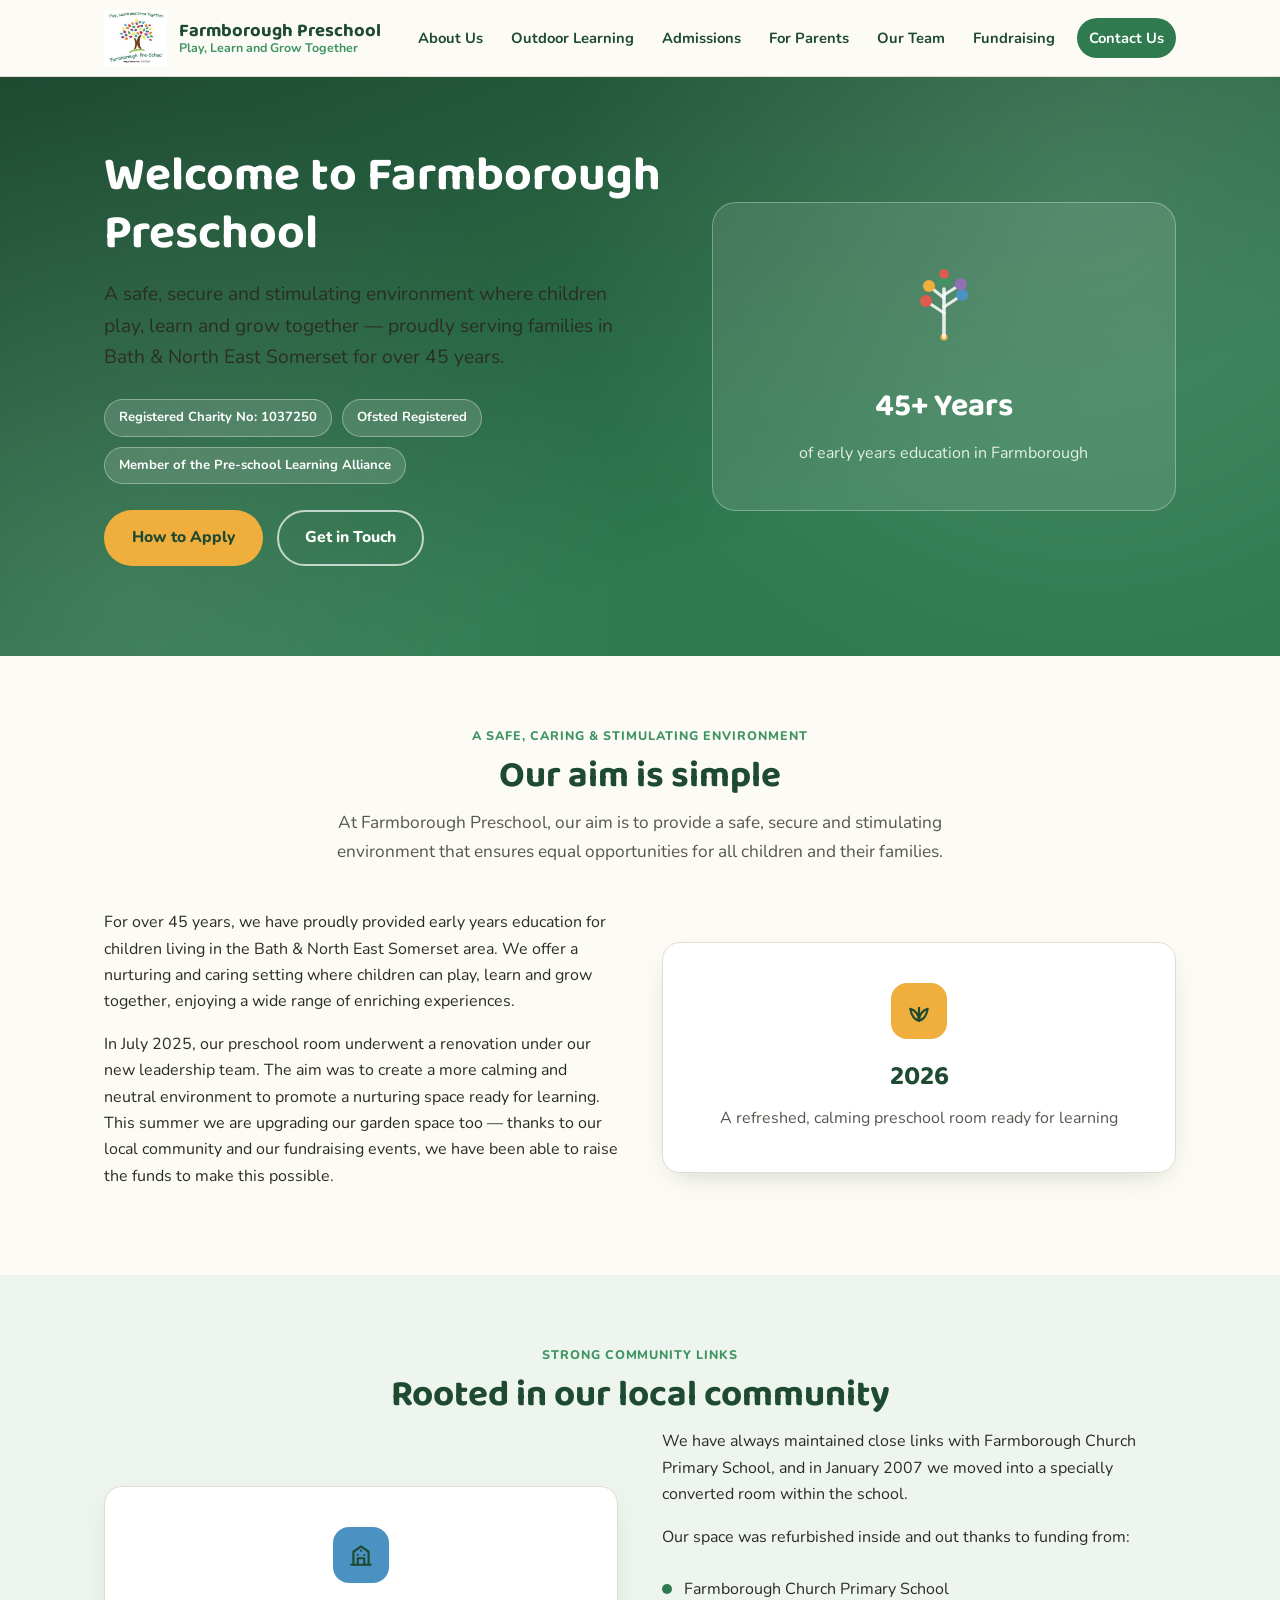
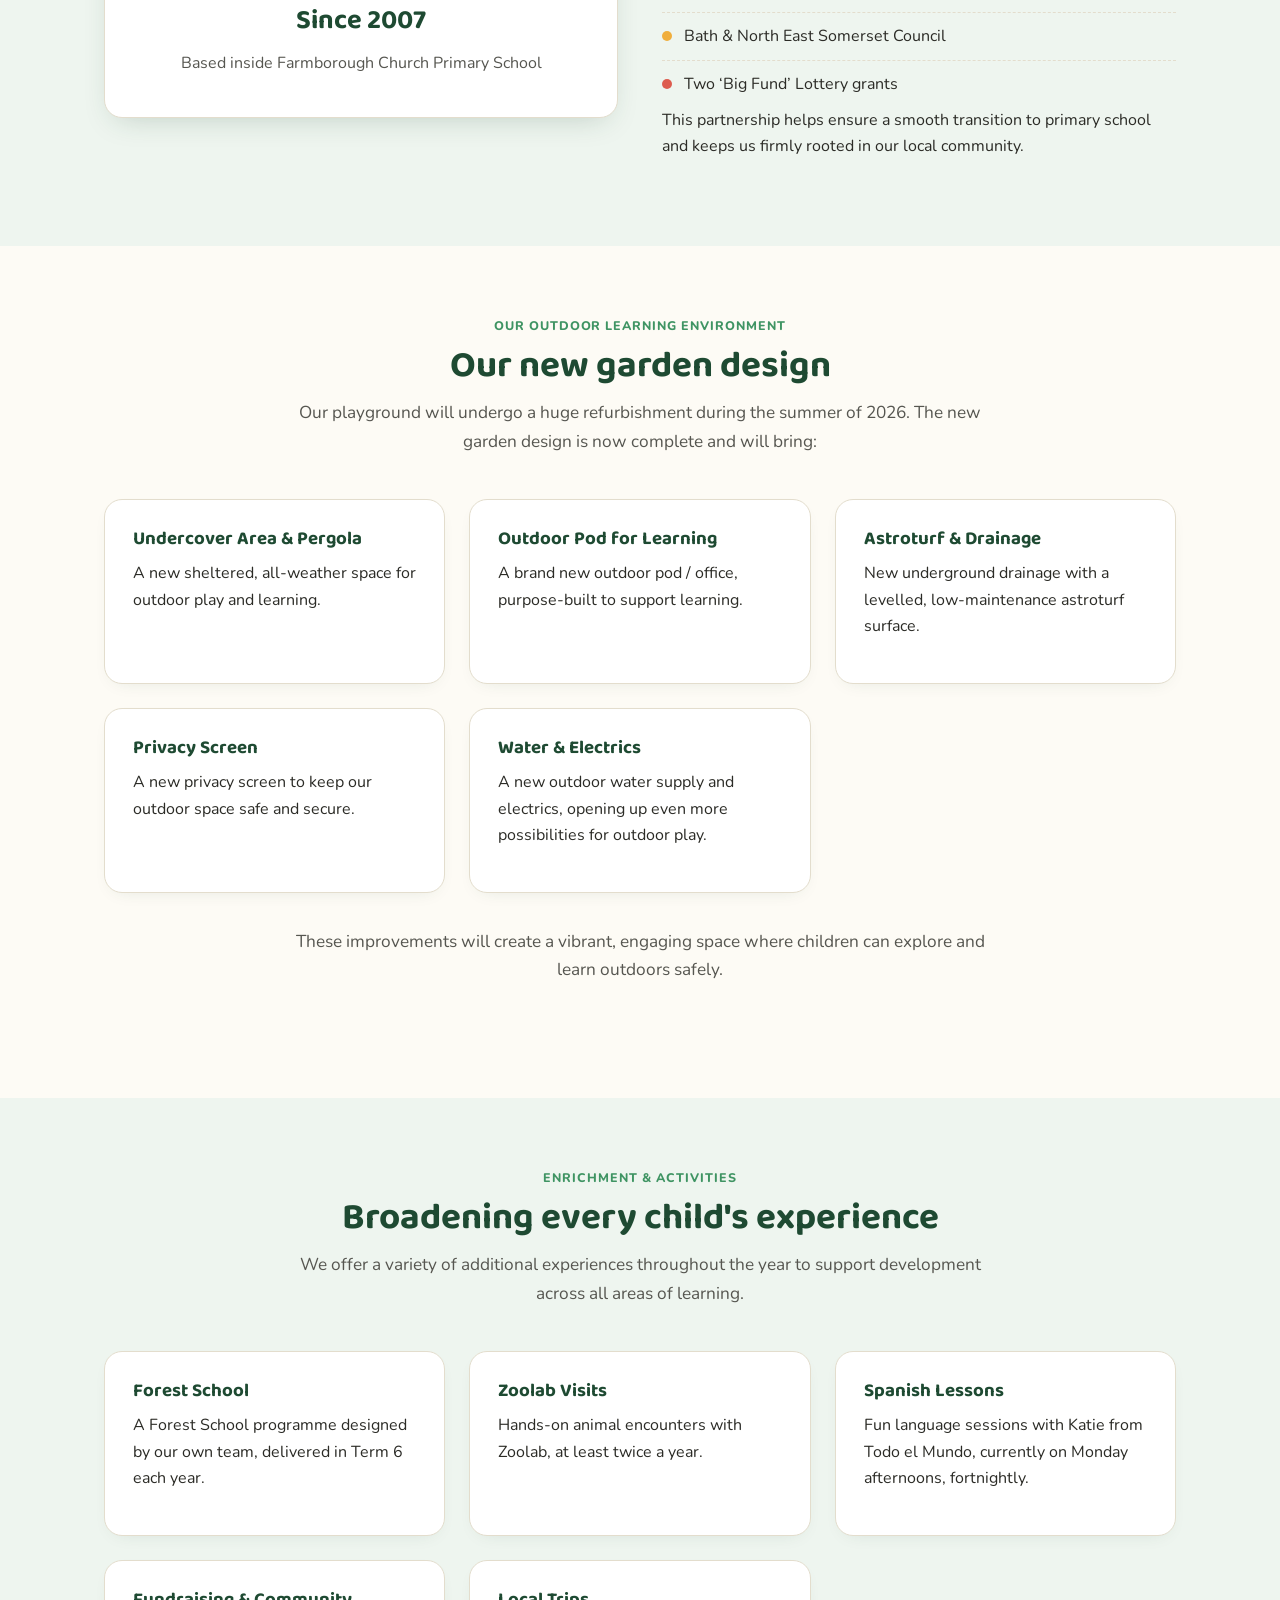
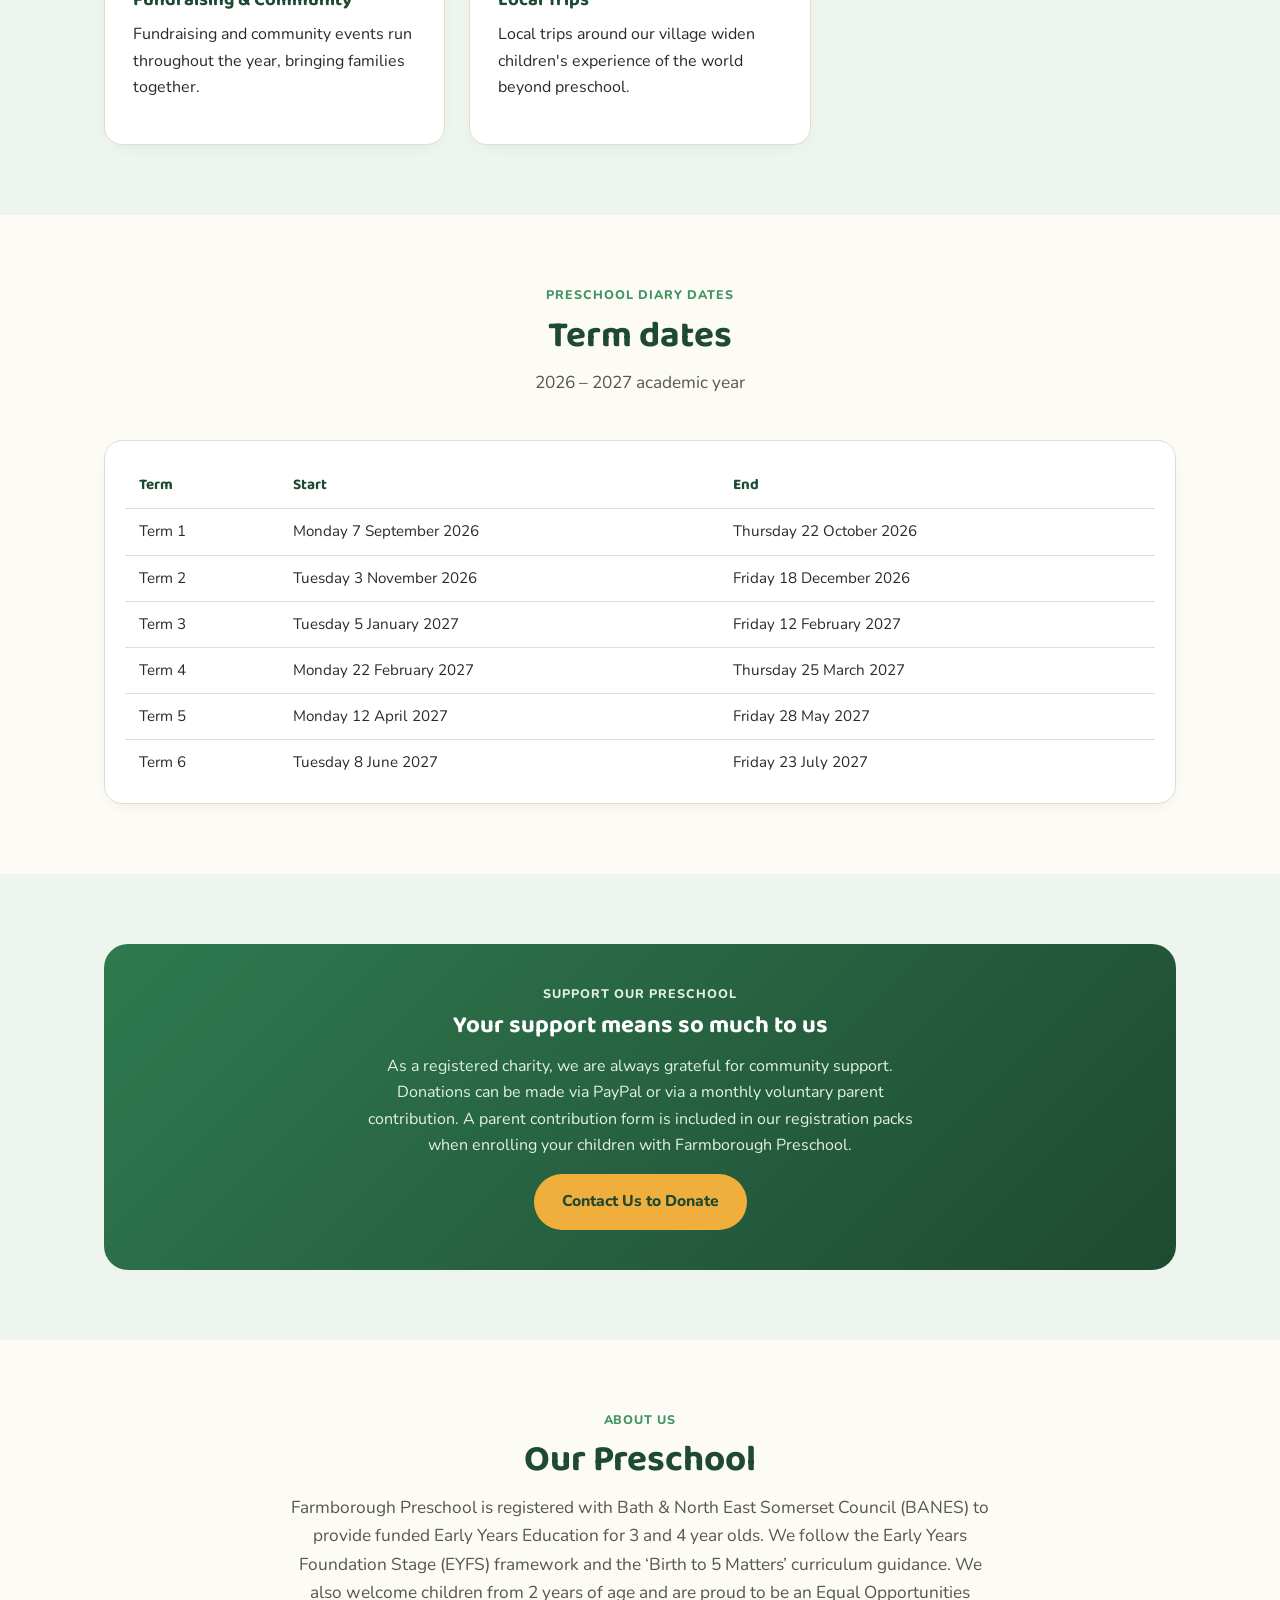
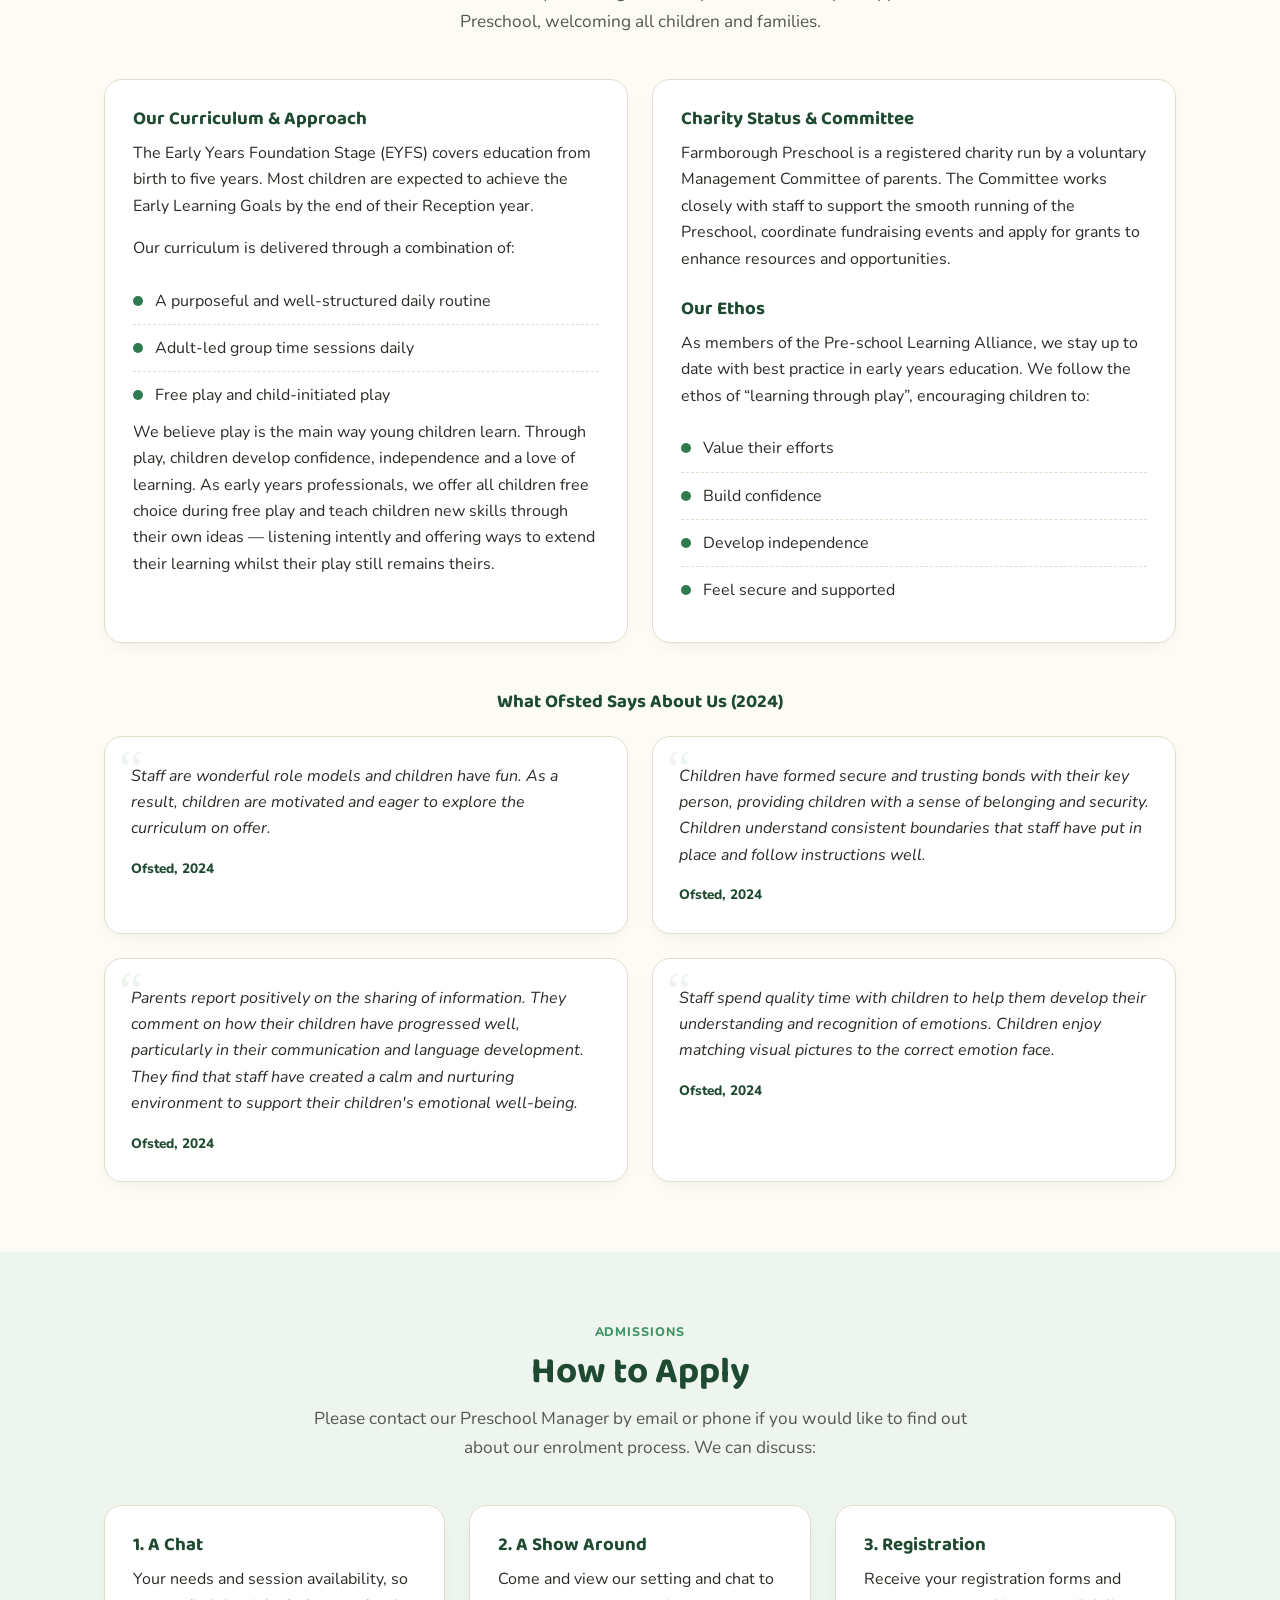
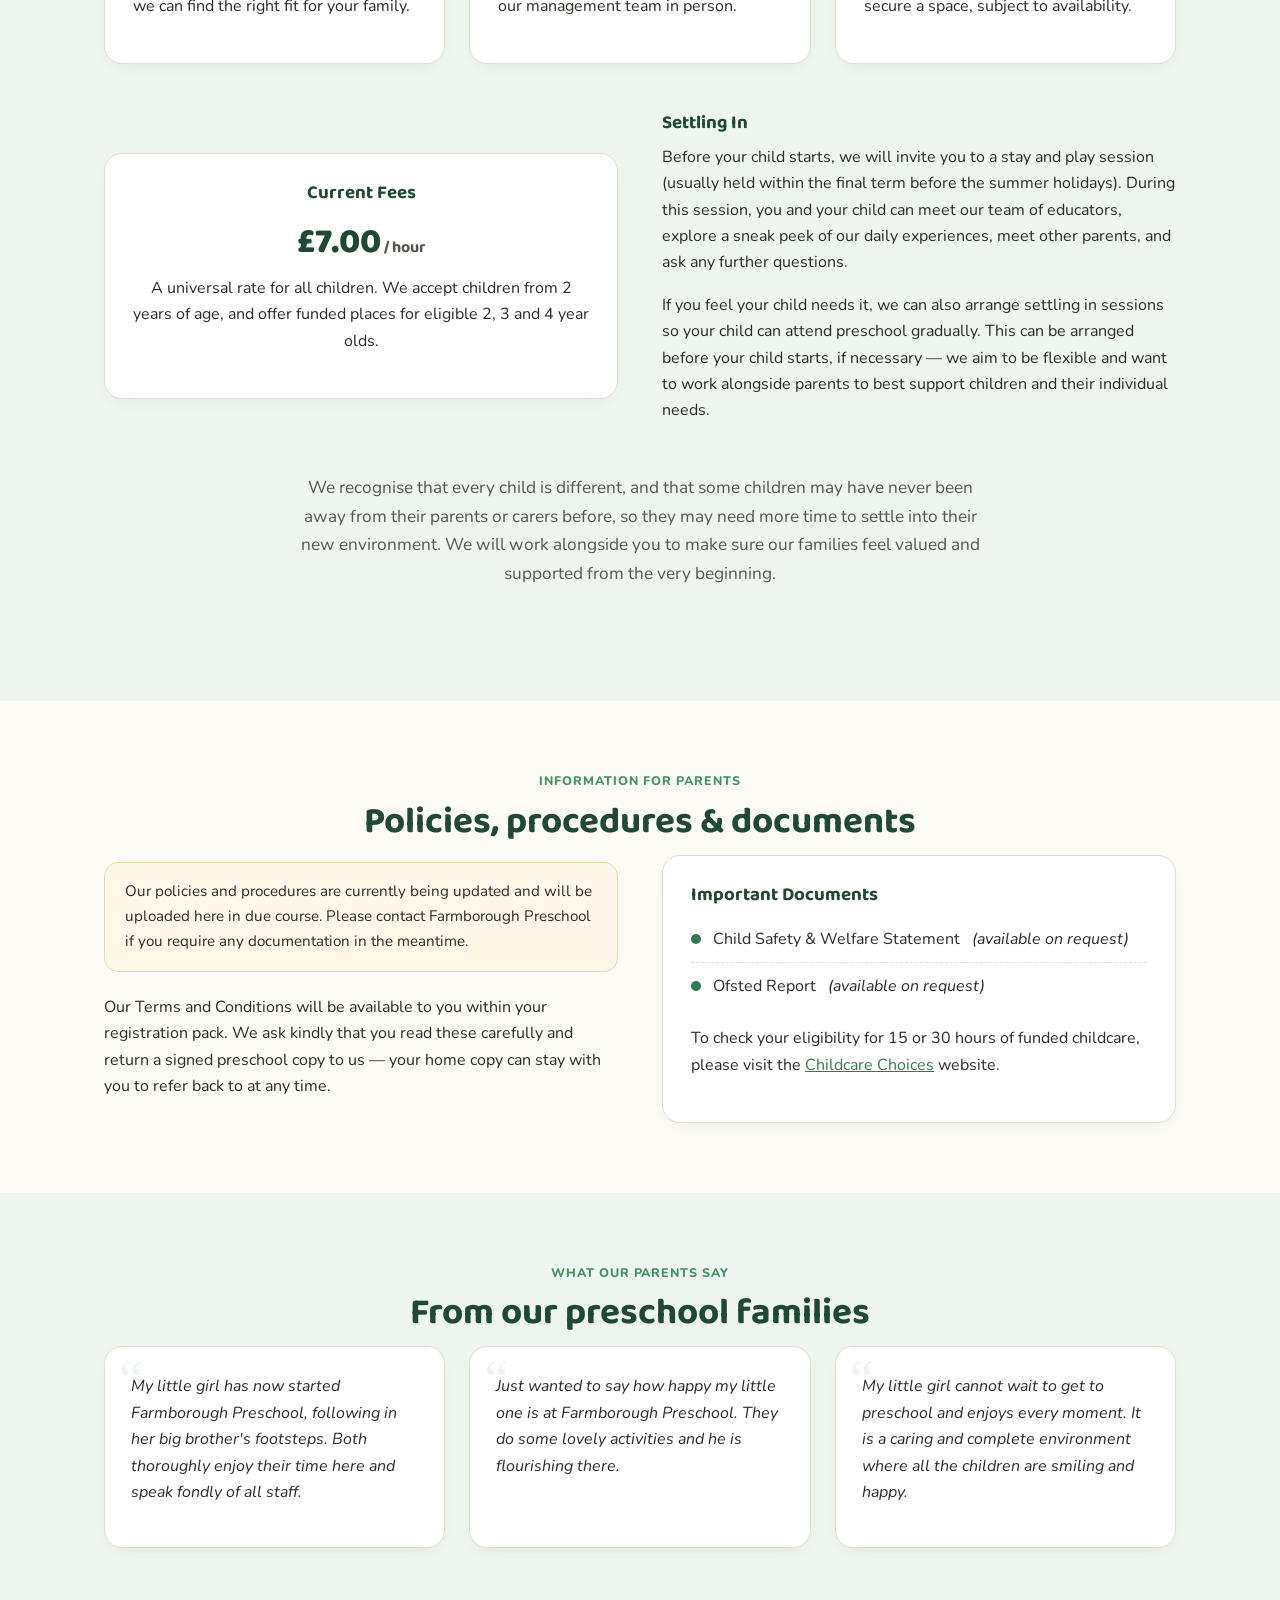
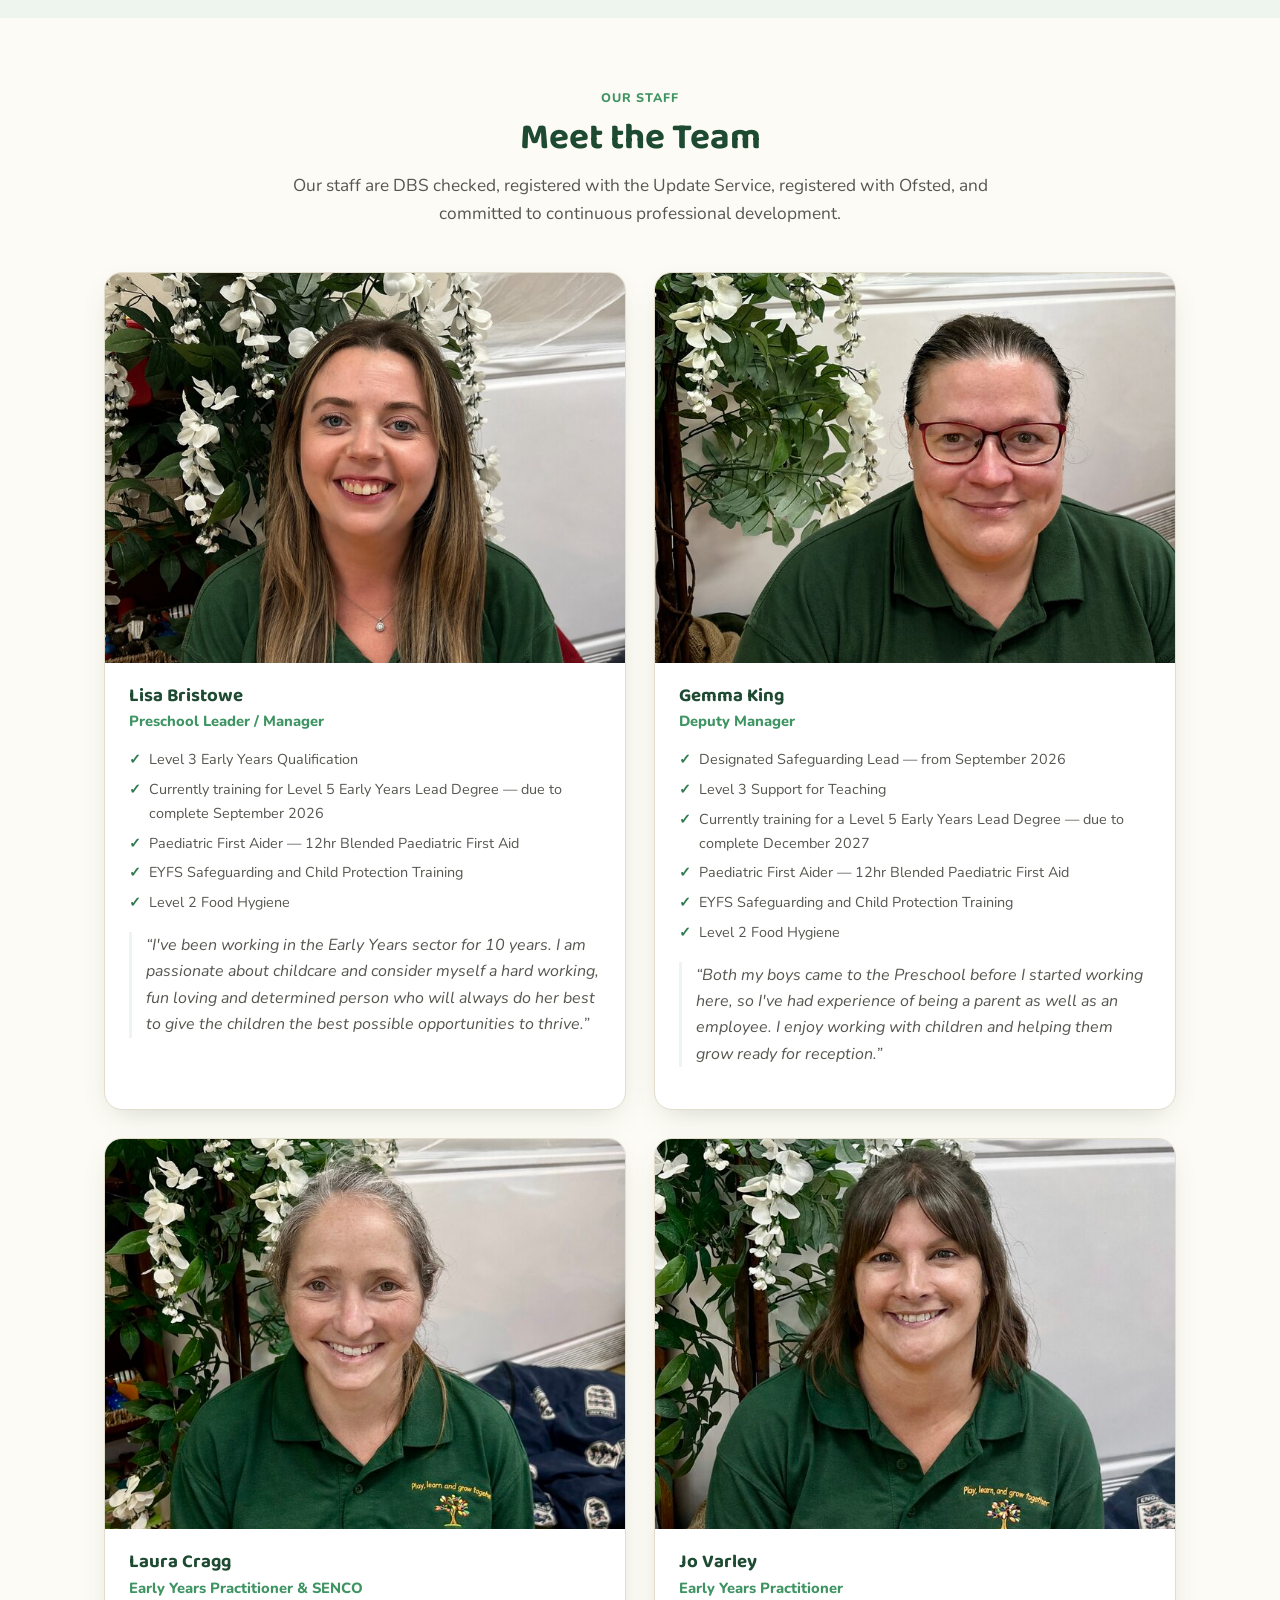
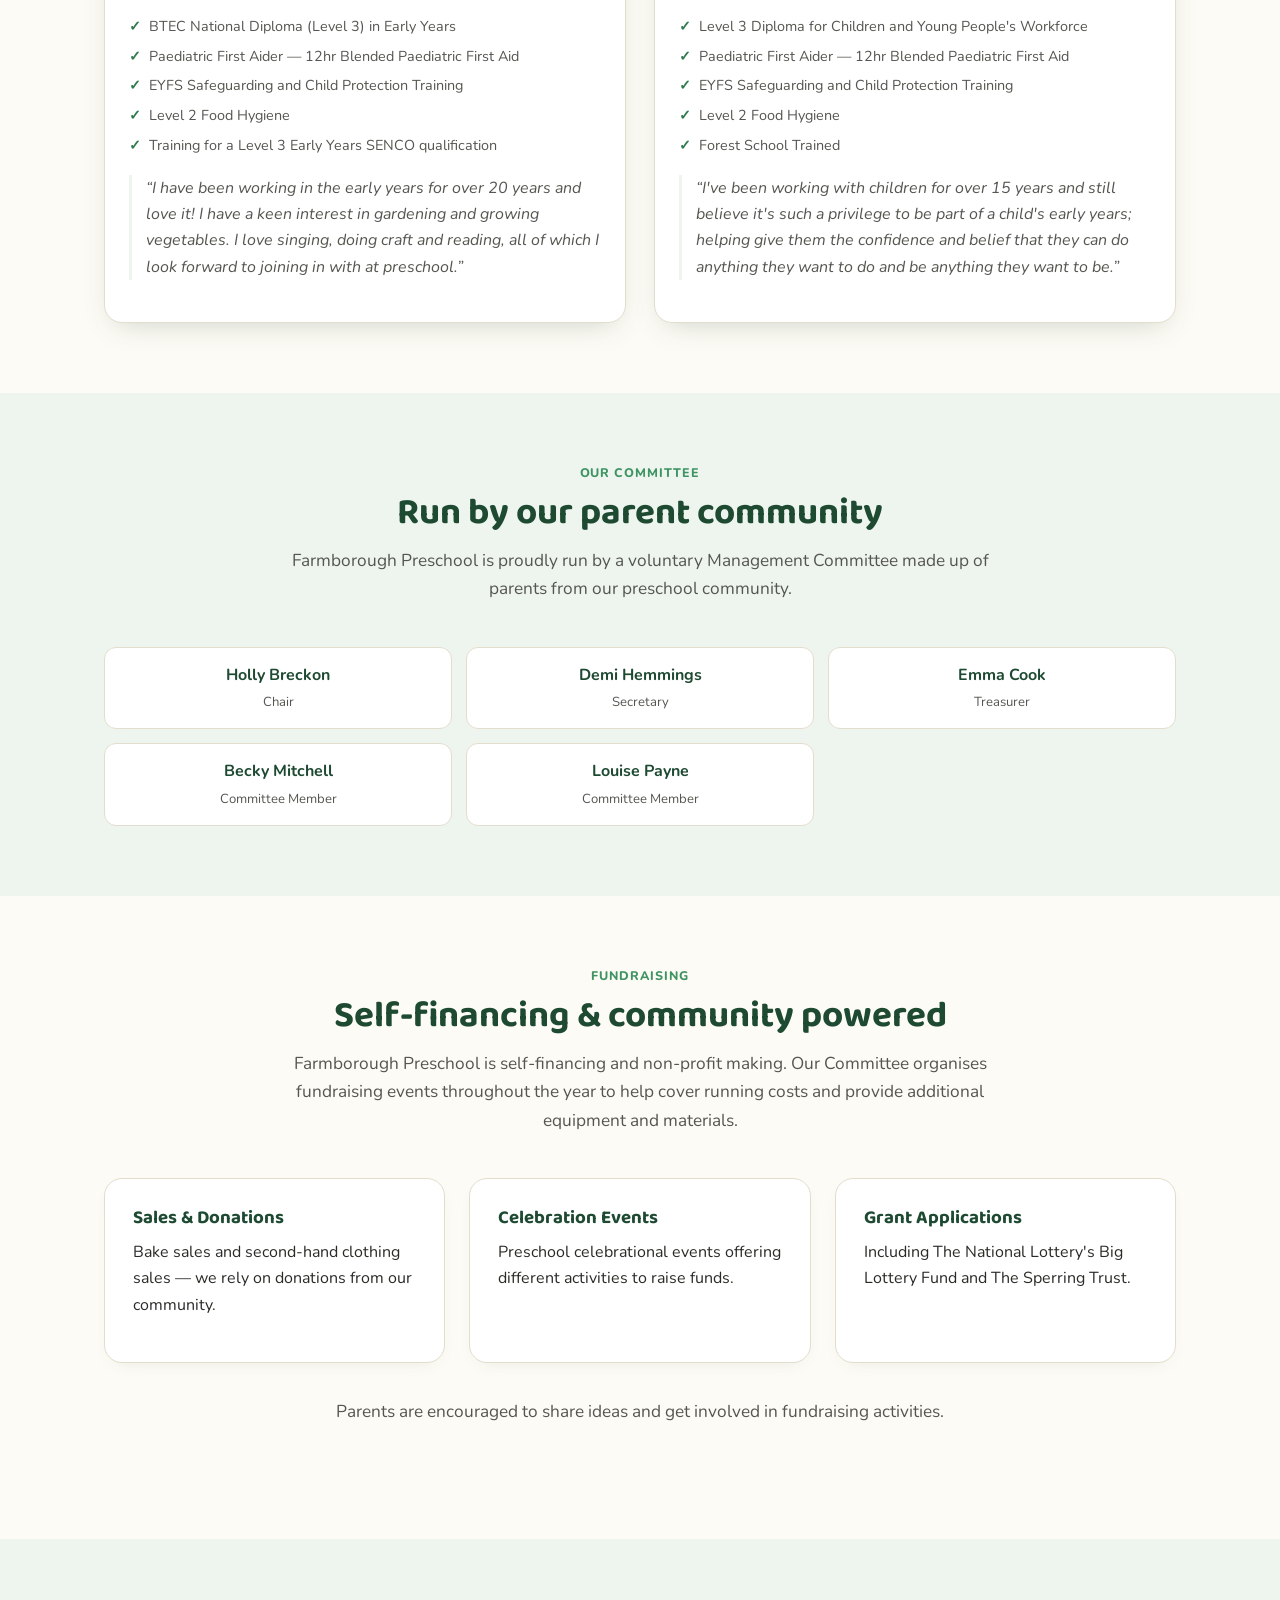
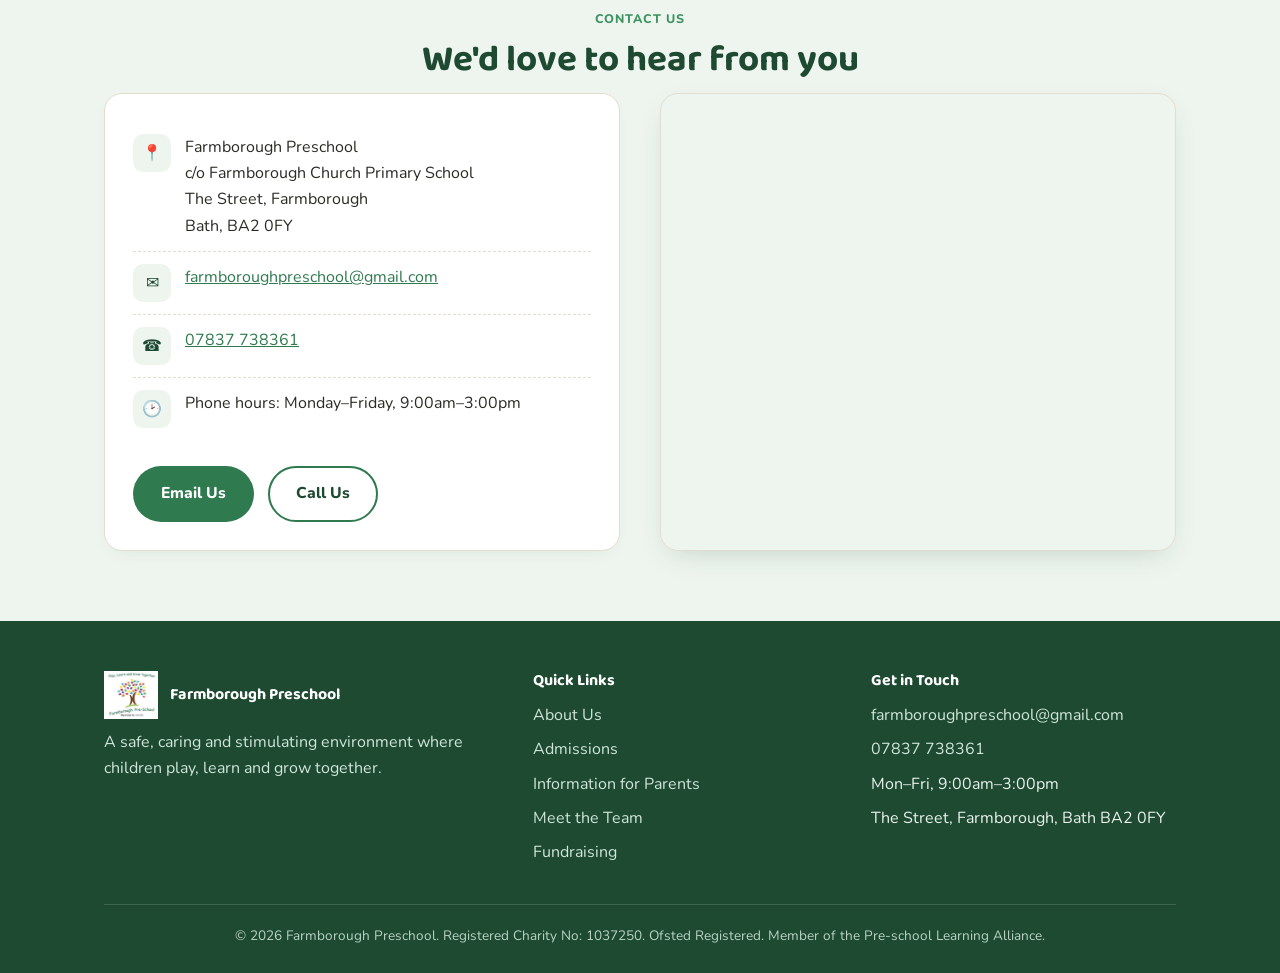
==== index.html @ 355217fd "Farmborough Preschool website for GitHub Pages The one-page site built on claude.ai, replacing the W" ====
<!doctype html>
<html lang="en">
<head>
<meta charset="UTF-8">
<meta name="viewport" content="width=device-width, initial-scale=1">
<title>Farmborough Preschool | Play, Learn and Grow Together</title>
<meta name="description" content="Farmborough Preschool has provided safe, nurturing early years education in Farmborough, Bath &amp; North East Somerset for over 45 years. Registered charity, Ofsted registered, funded places for 2-4 year olds.">
<link rel="icon" type="image/png" sizes="32x32" href="images/favicon-32.png">
<link rel="apple-touch-icon" href="images/apple-touch-icon.png">
<link rel="preconnect" href="https://fonts.googleapis.com">
<link rel="preconnect" href="https://fonts.gstatic.com" crossorigin>
<link href="https://fonts.googleapis.com/css2?family=Baloo+2:wght@500;600;700;800&family=Nunito:wght@400;600;700;800;900&display=swap" rel="stylesheet">
<link rel="stylesheet" href="style.css">
<meta property="og:title" content="Farmborough Preschool">
<meta property="og:description" content="A safe, caring and stimulating environment where children play, learn and grow together.">
<meta property="og:image" content="https://www.farmboroughpreschool.com/images/logo.png">
<meta name="theme-color" content="#1e4a32">
<script type="application/ld+json">
{
  "@context": "https://schema.org",
  "@type": "Preschool",
  "name": "Farmborough Preschool",
  "description": "Farmborough Preschool provides funded Early Years Education for children aged 2 to 4 years in Farmborough, Bath.",
  "address": {
    "@type": "PostalAddress",
    "streetAddress": "c/o Farmborough Church Primary School, The Street",
    "addressLocality": "Farmborough, Bath",
    "postalCode": "BA2 0FY",
    "addressCountry": "GB"
  },
  "telephone": "07837 738361",
  "email": "farmboroughpreschool@gmail.com"
}
</script>
</head>
<body>
<a class="skip-link" href="#main">Skip to content</a>

<header class="site-header">
  <div class="header-inner">
    <a class="brand" href="#home">
      <img src="images/logo.png" alt="Farmborough Preschool logo">
      <span class="brand-text">
        <strong>Farmborough Preschool</strong>
        <span>Play, Learn and Grow Together</span>
      </span>
    </a>
    <button class="nav-toggle" id="navToggle" aria-label="Toggle menu" aria-expanded="false">
      <span></span><span></span><span></span>
    </button>
    <nav class="main-nav" id="mainNav">
      <a href="#about">About Us</a>
      <a href="#outdoor">Outdoor Learning</a>
      <a href="#admissions">Admissions</a>
      <a href="#parents">For Parents</a>
      <a href="#team">Our Team</a>
      <a href="#fundraising">Fundraising</a>
      <a class="nav-cta" href="#contact">Contact Us</a>
    </nav>
  </div>
</header>

<main id="main">

  <!-- HERO / HOME -->
  <section class="hero anchor-offset" id="home">
    <div class="hero-inner">
      <div>
        <h1>Welcome to Farmborough Preschool</h1>
        <p class="tagline">A safe, secure and stimulating environment where children play, learn and grow together &mdash; proudly serving families in Bath &amp; North East Somerset for over 45 years.</p>
        <div class="badges">
          <span class="badge">Registered Charity No: 1037250</span>
          <span class="badge">Ofsted Registered</span>
          <span class="badge">Member of the Pre-school Learning Alliance</span>
        </div>
        <div class="hero-buttons">
          <a class="btn btn-primary" href="#admissions">How to Apply</a>
          <a class="btn btn-outline" href="#contact">Get in Touch</a>
        </div>
      </div>
      <div class="hero-badge-panel">
        <svg viewBox="0 0 200 200" width="120" height="120" aria-hidden="true">
          <circle cx="100" cy="150" r="6" fill="#f0ae3c"/>
          <path d="M100 150 L100 70" stroke="#fff" stroke-width="6" stroke-linecap="round" opacity="0.85"/>
          <path d="M100 110 L70 90 M100 100 L130 80 M100 85 L75 65 M100 80 L128 62" stroke="#fff" stroke-width="5" stroke-linecap="round" opacity="0.85"/>
          <circle cx="70" cy="90" r="10" fill="#dd5c4f"/>
          <circle cx="130" cy="80" r="10" fill="#4a92c2"/>
          <circle cx="75" cy="65" r="10" fill="#f0ae3c"/>
          <circle cx="128" cy="62" r="10" fill="#9370b3"/>
          <circle cx="100" cy="55" r="10" fill="#3f9463"/>
          <circle cx="100" cy="45" r="8" fill="#dd5c4f"/>
        </svg>
        <strong>45+ Years</strong>
        <span>of early years education in Farmborough</span>
      </div>
    </div>
  </section>

  <!-- WELCOME / SAFE CARING -->
  <section class="section" id="welcome">
    <div class="container">
      <span class="eyebrow">A Safe, Caring &amp; Stimulating Environment</span>
      <h2 class="section-title">Our aim is simple</h2>
      <p class="lede">At Farmborough Preschool, our aim is to provide a safe, secure and stimulating environment that ensures equal opportunities for all children and their families.</p>
      <div class="two-col">
        <div>
          <p>For over 45 years, we have proudly provided early years education for children living in the Bath &amp; North East Somerset area. We offer a nurturing and caring setting where children can play, learn and grow together, enjoying a wide range of enriching experiences.</p>
          <p>In July 2025, our preschool room underwent a renovation under our new leadership team. The aim was to create a more calming and neutral environment to promote a nurturing space ready for learning. This summer we are upgrading our garden space too &mdash; thanks to our local community and our fundraising events, we have been able to raise the funds to make this possible.</p>
        </div>
        <div class="stat-card">
          <span class="stat-icon" style="background:var(--yellow);">
            <svg viewBox="0 0 24 24" width="26" height="26" fill="none" stroke="#1e4a32" stroke-width="2" stroke-linecap="round" stroke-linejoin="round" aria-hidden="true"><path d="M12 21c0-6 4-10 8-11-1 6-4 10-8 11Z"/><path d="M12 21c0-6-4-10-8-11 1 6 4 10 8 11Z"/><path d="M12 21V9"/></svg>
          </span>
          <strong id="roomYear">2026</strong>
          <span>A refreshed, calming preschool room ready for learning</span>
        </div>
      </div>
    </div>
  </section>

  <!-- COMMUNITY LINKS -->
  <section class="section alt" id="community">
    <div class="container">
      <span class="eyebrow">Strong Community Links</span>
      <h2 class="section-title">Rooted in our local community</h2>
      <div class="two-col">
        <div class="stat-card">
          <span class="stat-icon" style="background:var(--blue);">
            <svg viewBox="0 0 24 24" width="26" height="26" fill="none" stroke="#1e4a32" stroke-width="2" stroke-linecap="round" stroke-linejoin="round" aria-hidden="true"><path d="M3 21h18"/><path d="M5 21V9l7-5 7 5v12"/><path d="M9 21v-6h6v6"/><path d="M9 12h.01M15 12h.01M12 8h.01"/></svg>
          </span>
          <strong>Since 2007</strong>
          <span>Based inside Farmborough Church Primary School</span>
        </div>
        <div>
          <p>We have always maintained close links with Farmborough Church Primary School, and in January 2007 we moved into a specially converted room within the school.</p>
          <p>Our space was refurbished inside and out thanks to funding from:</p>
          <ul class="icon-list multicolor">
            <li><span class="dot"></span> Farmborough Church Primary School</li>
            <li><span class="dot"></span> Bath &amp; North East Somerset Council</li>
            <li><span class="dot"></span> Two &lsquo;Big Fund&rsquo; Lottery grants</li>
          </ul>
          <p>This partnership helps ensure a smooth transition to primary school and keeps us firmly rooted in our local community.</p>
        </div>
      </div>
    </div>
  </section>

  <!-- OUTDOOR LEARNING -->
  <section class="section anchor-offset" id="outdoor">
    <div class="container">
      <span class="eyebrow">Our Outdoor Learning Environment</span>
      <h2 class="section-title">Our new garden design</h2>
      <p class="lede">Our playground will undergo a huge refurbishment during the summer of 2026. The new garden design is now complete and will bring:</p>
      <div class="grid-3">
        <div class="card">
          <h3>Undercover Area &amp; Pergola</h3>
          <p>A new sheltered, all-weather space for outdoor play and learning.</p>
        </div>
        <div class="card">
          <h3>Outdoor Pod for Learning</h3>
          <p>A brand new outdoor pod / office, purpose-built to support learning.</p>
        </div>
        <div class="card">
          <h3>Astroturf &amp; Drainage</h3>
          <p>New underground drainage with a levelled, low-maintenance astroturf surface.</p>
        </div>
        <div class="card">
          <h3>Privacy Screen</h3>
          <p>A new privacy screen to keep our outdoor space safe and secure.</p>
        </div>
        <div class="card">
          <h3>Water &amp; Electrics</h3>
          <p>A new outdoor water supply and electrics, opening up even more possibilities for outdoor play.</p>
        </div>
      </div>
      <p class="lede" style="margin-top:2em;">These improvements will create a vibrant, engaging space where children can explore and learn outdoors safely.</p>
    </div>
  </section>

  <!-- ENRICHMENT -->
  <section class="section alt" id="enrichment">
    <div class="container">
      <span class="eyebrow">Enrichment &amp; Activities</span>
      <h2 class="section-title">Broadening every child's experience</h2>
      <p class="lede">We offer a variety of additional experiences throughout the year to support development across all areas of learning.</p>
      <div class="grid-3">
        <div class="card">
          <h3>Forest School</h3>
          <p>A Forest School programme designed by our own team, delivered in Term 6 each year.</p>
        </div>
        <div class="card">
          <h3>Zoolab Visits</h3>
          <p>Hands-on animal encounters with Zoolab, at least twice a year.</p>
        </div>
        <div class="card">
          <h3>Spanish Lessons</h3>
          <p>Fun language sessions with Katie from Todo el Mundo, currently on Monday afternoons, fortnightly.</p>
        </div>
        <div class="card">
          <h3>Fundraising &amp; Community</h3>
          <p>Fundraising and community events run throughout the year, bringing families together.</p>
        </div>
        <div class="card">
          <h3>Local Trips</h3>
          <p>Local trips around our village widen children's experience of the world beyond preschool.</p>
        </div>
      </div>
    </div>
  </section>

  <!-- DIARY DATES -->
  <section class="section anchor-offset" id="dates">
    <div class="container">
      <span class="eyebrow">Preschool Diary Dates</span>
      <h2 class="section-title">Term dates</h2>
      <p class="lede">2026 &ndash; 2027 academic year</p>

      <div class="dates-wrap">
        <div class="dates-panel active" id="dates-next">
          <table class="term-table">
            <tr><th>Term</th><th>Start</th><th>End</th></tr>
            <tr><td>Term 1</td><td>Monday 7 September 2026</td><td>Thursday 22 October 2026</td></tr>
            <tr><td>Term 2</td><td>Tuesday 3 November 2026</td><td>Friday 18 December 2026</td></tr>
            <tr><td>Term 3</td><td>Tuesday 5 January 2027</td><td>Friday 12 February 2027</td></tr>
            <tr><td>Term 4</td><td>Monday 22 February 2027</td><td>Thursday 25 March 2027</td></tr>
            <tr><td>Term 5</td><td>Monday 12 April 2027</td><td>Friday 28 May 2027</td></tr>
            <tr><td>Term 6</td><td>Tuesday 8 June 2027</td><td>Friday 23 July 2027</td></tr>
          </table>
        </div>
      </div>
    </div>
  </section>

  <!-- SUPPORT US -->
  <section class="section alt" id="support">
    <div class="container">
      <div class="donate-card">
        <span class="eyebrow" style="color:#dff0e5;">Support Our Preschool</span>
        <h2>Your support means so much to us</h2>
        <p>As a registered charity, we are always grateful for community support. Donations can be made via PayPal or via a monthly voluntary parent contribution. A parent contribution form is included in our registration packs when enrolling your children with Farmborough Preschool.</p>
        <div class="hero-buttons" style="justify-content:center;">
          <a class="btn btn-primary" href="#contact">Contact Us to Donate</a>
        </div>
      </div>
    </div>
  </section>

  <!-- ABOUT US -->
  <section class="section anchor-offset" id="about">
    <div class="container">
      <span class="eyebrow">About Us</span>
      <h2 class="section-title">Our Preschool</h2>
      <p class="lede">Farmborough Preschool is registered with Bath &amp; North East Somerset Council (BANES) to provide funded Early Years Education for 3 and 4 year olds. We follow the Early Years Foundation Stage (EYFS) framework and the &lsquo;Birth to 5 Matters&rsquo; curriculum guidance. We also welcome children from 2 years of age and are proud to be an Equal Opportunities Preschool, welcoming all children and families.</p>

      <div class="grid-2" style="margin-top:2.5em;">
        <div class="card">
          <h3>Our Curriculum &amp; Approach</h3>
          <p>The Early Years Foundation Stage (EYFS) covers education from birth to five years. Most children are expected to achieve the Early Learning Goals by the end of their Reception year.</p>
          <p>Our curriculum is delivered through a combination of:</p>
          <ul class="icon-list">
            <li><span class="dot"></span> A purposeful and well-structured daily routine</li>
            <li><span class="dot"></span> Adult-led group time sessions daily</li>
            <li><span class="dot"></span> Free play and child-initiated play</li>
          </ul>
          <p>We believe play is the main way young children learn. Through play, children develop confidence, independence and a love of learning. As early years professionals, we offer all children free choice during free play and teach children new skills through their own ideas &mdash; listening intently and offering ways to extend their learning whilst their play still remains theirs.</p>
        </div>
        <div class="card">
          <h3>Charity Status &amp; Committee</h3>
          <p>Farmborough Preschool is a registered charity run by a voluntary Management Committee of parents. The Committee works closely with staff to support the smooth running of the Preschool, coordinate fundraising events and apply for grants to enhance resources and opportunities.</p>
          <h3 style="margin-top:1.4em;">Our Ethos</h3>
          <p>As members of the Pre-school Learning Alliance, we stay up to date with best practice in early years education. We follow the ethos of &ldquo;learning through play&rdquo;, encouraging children to:</p>
          <ul class="icon-list">
            <li><span class="dot"></span> Value their efforts</li>
            <li><span class="dot"></span> Build confidence</li>
            <li><span class="dot"></span> Develop independence</li>
            <li><span class="dot"></span> Feel secure and supported</li>
          </ul>
        </div>
      </div>

      <div style="margin-top:3em;">
        <h3 style="text-align:center;">What Ofsted Says About Us (2024)</h3>
        <div class="grid-2" style="margin-top:1.4em;">
          <div class="quote-card">
            <p>Staff are wonderful role models and children have fun. As a result, children are motivated and eager to explore the curriculum on offer.</p>
            <span class="quote-source">Ofsted, 2024</span>
          </div>
          <div class="quote-card">
            <p>Children have formed secure and trusting bonds with their key person, providing children with a sense of belonging and security. Children understand consistent boundaries that staff have put in place and follow instructions well.</p>
            <span class="quote-source">Ofsted, 2024</span>
          </div>
          <div class="quote-card">
            <p>Parents report positively on the sharing of information. They comment on how their children have progressed well, particularly in their communication and language development. They find that staff have created a calm and nurturing environment to support their children's emotional well-being.</p>
            <span class="quote-source">Ofsted, 2024</span>
          </div>
          <div class="quote-card">
            <p>Staff spend quality time with children to help them develop their understanding and recognition of emotions. Children enjoy matching visual pictures to the correct emotion face.</p>
            <span class="quote-source">Ofsted, 2024</span>
          </div>
        </div>
      </div>
    </div>
  </section>

  <!-- ADMISSIONS -->
  <section class="section alt anchor-offset" id="admissions">
    <div class="container">
      <span class="eyebrow">Admissions</span>
      <h2 class="section-title">How to Apply</h2>
      <p class="lede">Please contact our Preschool Manager by email or phone if you would like to find out about our enrolment process. We can discuss:</p>
      <div class="grid-3">
        <div class="card">
          <h3>1. A Chat</h3>
          <p>Your needs and session availability, so we can find the right fit for your family.</p>
        </div>
        <div class="card">
          <h3>2. A Show Around</h3>
          <p>Come and view our setting and chat to our management team in person.</p>
        </div>
        <div class="card">
          <h3>3. Registration</h3>
          <p>Receive your registration forms and secure a space, subject to availability.</p>
        </div>
      </div>

      <div class="two-col" style="margin-top:3em;">
        <div class="card" style="text-align:center;">
          <h3>Current Fees</h3>
          <p style="font-size:2.2rem;font-family:'Baloo 2',sans-serif;color:var(--green-dark);font-weight:800;margin-bottom:0.1em;">&pound;7.00<span style="font-size:1rem;color:var(--text-soft);font-weight:700;"> / hour</span></p>
          <p>A universal rate for all children. We accept children from 2 years of age, and offer funded places for eligible 2, 3 and 4 year olds.</p>
        </div>
        <div>
          <h3>Settling In</h3>
          <p>Before your child starts, we will invite you to a stay and play session (usually held within the final term before the summer holidays). During this session, you and your child can meet our team of educators, explore a sneak peek of our daily experiences, meet other parents, and ask any further questions.</p>
          <p>If you feel your child needs it, we can also arrange settling in sessions so your child can attend preschool gradually. This can be arranged before your child starts, if necessary &mdash; we aim to be flexible and want to work alongside parents to best support children and their individual needs.</p>
        </div>
      </div>
      <p class="lede" style="margin-top:2em;">We recognise that every child is different, and that some children may have never been away from their parents or carers before, so they may need more time to settle into their new environment. We will work alongside you to make sure our families feel valued and supported from the very beginning.</p>
    </div>
  </section>

  <!-- INFO FOR PARENTS -->
  <section class="section anchor-offset" id="parents">
    <div class="container">
      <span class="eyebrow">Information for Parents</span>
      <h2 class="section-title">Policies, procedures &amp; documents</h2>
      <div class="two-col">
        <div>
          <div class="info-note">Our policies and procedures are currently being updated and will be uploaded here in due course. Please contact Farmborough Preschool if you require any documentation in the meantime.</div>
          <p style="margin-top:1.4em;">Our Terms and Conditions will be available to you within your registration pack. We ask kindly that you read these carefully and return a signed preschool copy to us &mdash; your home copy can stay with you to refer back to at any time.</p>
        </div>
        <div class="card">
          <h3>Important Documents</h3>
          <ul class="icon-list">
            <li><span class="dot"></span> Child Safety &amp; Welfare Statement <em>(available on request)</em></li>
            <li><span class="dot"></span> Ofsted Report <em>(available on request)</em></li>
          </ul>
          <p style="margin-top:1em;">To check your eligibility for 15 or 30 hours of funded childcare, please visit the <a href="https://www.childcarechoices.gov.uk/" target="_blank" rel="noopener">Childcare Choices</a> website.</p>
        </div>
      </div>
    </div>
  </section>

  <!-- TESTIMONIALS -->
  <section class="section alt" id="testimonials">
    <div class="container">
      <span class="eyebrow">What Our Parents Say</span>
      <h2 class="section-title">From our preschool families</h2>
      <div class="grid-3">
        <div class="quote-card">
          <p>My little girl has now started Farmborough Preschool, following in her big brother's footsteps. Both thoroughly enjoy their time here and speak fondly of all staff.</p>
        </div>
        <div class="quote-card">
          <p>Just wanted to say how happy my little one is at Farmborough Preschool. They do some lovely activities and he is flourishing there.</p>
        </div>
        <div class="quote-card">
          <p>My little girl cannot wait to get to preschool and enjoys every moment. It is a caring and complete environment where all the children are smiling and happy.</p>
        </div>
      </div>
    </div>
  </section>

  <!-- OUR STAFF -->
  <section class="section anchor-offset" id="team">
    <div class="container">
      <span class="eyebrow">Our Staff</span>
      <h2 class="section-title">Meet the Team</h2>
      <p class="lede">Our staff are DBS checked, registered with the Update Service, registered with Ofsted, and committed to continuous professional development.</p>

      <div class="staff-grid">
        <div class="staff-card">
          <div class="staff-photo"><img src="images/staff-lisa.jpg" alt="Lisa Bristowe, Preschool Leader / Manager at Farmborough Preschool"></div>
          <div class="staff-body">
            <h3>Lisa Bristowe</h3>
            <div class="staff-role">Preschool Leader / Manager</div>
            <ul class="staff-quals">
              <li>Level 3 Early Years Qualification</li>
              <li>Currently training for Level 5 Early Years Lead Degree &mdash; due to complete September 2026</li>
              <li>Paediatric First Aider &mdash; 12hr Blended Paediatric First Aid</li>
              <li>EYFS Safeguarding and Child Protection Training</li>
              <li>Level 2 Food Hygiene</li>
            </ul>
            <p class="staff-bio">&ldquo;I've been working in the Early Years sector for 10 years. I am passionate about childcare and consider myself a hard working, fun loving and determined person who will always do her best to give the children the best possible opportunities to thrive.&rdquo;</p>
          </div>
        </div>

        <div class="staff-card">
          <div class="staff-photo"><img src="images/staff-gemma.jpg" alt="Gemma King, Deputy Manager at Farmborough Preschool"></div>
          <div class="staff-body">
            <h3>Gemma King</h3>
            <div class="staff-role">Deputy Manager</div>
            <ul class="staff-quals">
              <li>Designated Safeguarding Lead &mdash; from September 2026</li>
              <li>Level 3 Support for Teaching</li>
              <li>Currently training for a Level 5 Early Years Lead Degree &mdash; due to complete December 2027</li>
              <li>Paediatric First Aider &mdash; 12hr Blended Paediatric First Aid</li>
              <li>EYFS Safeguarding and Child Protection Training</li>
              <li>Level 2 Food Hygiene</li>
            </ul>
            <p class="staff-bio">&ldquo;Both my boys came to the Preschool before I started working here, so I've had experience of being a parent as well as an employee. I enjoy working with children and helping them grow ready for reception.&rdquo;</p>
          </div>
        </div>

        <div class="staff-card">
          <div class="staff-photo"><img src="images/staff-laura.jpg" alt="Laura Cragg, Early Years Practitioner and SENCO at Farmborough Preschool"></div>
          <div class="staff-body">
            <h3>Laura Cragg</h3>
            <div class="staff-role">Early Years Practitioner &amp; SENCO</div>
            <ul class="staff-quals">
              <li>BTEC National Diploma (Level 3) in Early Years</li>
              <li>Paediatric First Aider &mdash; 12hr Blended Paediatric First Aid</li>
              <li>EYFS Safeguarding and Child Protection Training</li>
              <li>Level 2 Food Hygiene</li>
              <li>Training for a Level 3 Early Years SENCO qualification</li>
            </ul>
            <p class="staff-bio">&ldquo;I have been working in the early years for over 20 years and love it! I have a keen interest in gardening and growing vegetables. I love singing, doing craft and reading, all of which I look forward to joining in with at preschool.&rdquo;</p>
          </div>
        </div>

        <div class="staff-card">
          <div class="staff-photo"><img src="images/staff-jo.jpg" alt="Jo Varley, Early Years Practitioner at Farmborough Preschool"></div>
          <div class="staff-body">
            <h3>Jo Varley</h3>
            <div class="staff-role">Early Years Practitioner</div>
            <ul class="staff-quals">
              <li>Level 3 Diploma for Children and Young People's Workforce</li>
              <li>Paediatric First Aider &mdash; 12hr Blended Paediatric First Aid</li>
              <li>EYFS Safeguarding and Child Protection Training</li>
              <li>Level 2 Food Hygiene</li>
              <li>Forest School Trained</li>
            </ul>
            <p class="staff-bio">&ldquo;I've been working with children for over 15 years and still believe it's such a privilege to be part of a child's early years; helping give them the confidence and belief that they can do anything they want to do and be anything they want to be.&rdquo;</p>
          </div>
        </div>
      </div>
    </div>
  </section>

  <!-- COMMITTEE -->
  <section class="section alt" id="committee">
    <div class="container">
      <span class="eyebrow">Our Committee</span>
      <h2 class="section-title">Run by our parent community</h2>
      <p class="lede">Farmborough Preschool is proudly run by a voluntary Management Committee made up of parents from our preschool community.</p>
      <div class="committee-grid">
        <div class="committee-item"><strong>Holly Breckon</strong><span>Chair</span></div>
        <div class="committee-item"><strong>Demi Hemmings</strong><span>Secretary</span></div>
        <div class="committee-item"><strong>Emma Cook</strong><span>Treasurer</span></div>
        <div class="committee-item"><strong>Becky Mitchell</strong><span>Committee Member</span></div>
        <div class="committee-item"><strong>Louise Payne</strong><span>Committee Member</span></div>
      </div>
    </div>
  </section>

  <!-- FUNDRAISING -->
  <section class="section anchor-offset" id="fundraising">
    <div class="container">
      <span class="eyebrow">Fundraising</span>
      <h2 class="section-title">Self-financing &amp; community powered</h2>
      <p class="lede">Farmborough Preschool is self-financing and non-profit making. Our Committee organises fundraising events throughout the year to help cover running costs and provide additional equipment and materials.</p>
      <div class="grid-3">
        <div class="card">
          <h3>Sales &amp; Donations</h3>
          <p>Bake sales and second-hand clothing sales &mdash; we rely on donations from our community.</p>
        </div>
        <div class="card">
          <h3>Celebration Events</h3>
          <p>Preschool celebrational events offering different activities to raise funds.</p>
        </div>
        <div class="card">
          <h3>Grant Applications</h3>
          <p>Including The National Lottery's Big Lottery Fund and The Sperring Trust.</p>
        </div>
      </div>
      <p class="lede" style="margin-top:2em;">Parents are encouraged to share ideas and get involved in fundraising activities.</p>
    </div>
  </section>

  <!-- CONTACT -->
  <section class="section alt anchor-offset" id="contact">
    <div class="container">
      <span class="eyebrow">Contact Us</span>
      <h2 class="section-title">We'd love to hear from you</h2>
      <div class="contact-grid">
        <div class="card">
          <ul class="contact-list">
            <li>
              <span class="ic">&#128205;</span>
              <span>Farmborough Preschool<br>c/o Farmborough Church Primary School<br>The Street, Farmborough<br>Bath, BA2 0FY</span>
            </li>
            <li>
              <span class="ic">&#9993;</span>
              <span><a href="mailto:farmboroughpreschool@gmail.com">farmboroughpreschool@gmail.com</a></span>
            </li>
            <li>
              <span class="ic">&#9742;</span>
              <span><a href="tel:07837738361">07837 738361</a></span>
            </li>
            <li>
              <span class="ic">&#128337;</span>
              <span>Phone hours: Monday&ndash;Friday, 9:00am&ndash;3:00pm</span>
            </li>
          </ul>
          <div class="hero-buttons" style="margin-top:1.6em;">
            <a class="btn btn-solid" href="mailto:farmboroughpreschool@gmail.com">Email Us</a>
            <a class="btn btn-outline" style="color:var(--green-dark);border-color:var(--green);" href="tel:07837738361">Call Us</a>
          </div>
        </div>
        <div class="map-embed">
          <iframe src="https://www.google.com/maps?q=Farmborough+Church+Primary+School,+The+Street,+Farmborough,+Bath+BA2+0FY&output=embed" loading="lazy" referrerpolicy="no-referrer-when-downgrade" title="Map showing Farmborough Preschool location"></iframe>
        </div>
      </div>
    </div>
  </section>

</main>

<footer class="site-footer">
  <div class="container">
    <div class="footer-grid">
      <div>
        <div class="footer-brand">
          <img src="images/logo.png" alt="Farmborough Preschool logo">
          <strong style="color:#fff;font-family:'Baloo 2',sans-serif;">Farmborough Preschool</strong>
        </div>
        <p style="color:#cfe6d8;">A safe, caring and stimulating environment where children play, learn and grow together.</p>
      </div>
      <div>
        <h4>Quick Links</h4>
        <ul>
          <li><a href="#about">About Us</a></li>
          <li><a href="#admissions">Admissions</a></li>
          <li><a href="#parents">Information for Parents</a></li>
          <li><a href="#team">Meet the Team</a></li>
          <li><a href="#fundraising">Fundraising</a></li>
        </ul>
      </div>
      <div>
        <h4>Get in Touch</h4>
        <ul>
          <li><a href="mailto:farmboroughpreschool@gmail.com">farmboroughpreschool@gmail.com</a></li>
          <li><a href="tel:07837738361">07837 738361</a></li>
          <li>Mon&ndash;Fri, 9:00am&ndash;3:00pm</li>
          <li>The Street, Farmborough, Bath BA2 0FY</li>
        </ul>
      </div>
    </div>
    <div class="footer-bottom">
      &copy; <span id="year"></span> Farmborough Preschool. Registered Charity No: 1037250. Ofsted Registered. Member of the Pre-school Learning Alliance.
    </div>
  </div>
</footer>

<script>
  document.getElementById('year').textContent = new Date().getFullYear();
  document.getElementById('roomYear').textContent = new Date().getFullYear();

  const navToggle = document.getElementById('navToggle');
  const mainNav = document.getElementById('mainNav');
  navToggle.addEventListener('click', () => {
    const open = mainNav.classList.toggle('open');
    navToggle.setAttribute('aria-expanded', open ? 'true' : 'false');
  });
  mainNav.querySelectorAll('a').forEach(a => a.addEventListener('click', () => {
    mainNav.classList.remove('open');
    navToggle.setAttribute('aria-expanded', 'false');
  }));
</script>
</body>
</html>
---- style.css ----
/* Farmborough Preschool — stylesheet */

:root {
  --green-dark: #1e4a32;
  --green: #2f7a4f;
  --green-mid: #3f9463;
  --green-light: #eef5ef;
  --cream: #fdfbf5;
  --white: #ffffff;
  --text: #2b2b26;
  --text-soft: #565650;
  --border: #e3ddcd;
  --yellow: #f0ae3c;
  --red: #dd5c4f;
  --blue: #4a92c2;
  --purple: #9370b3;
  --radius: 18px;
  --shadow: 0 10px 30px -12px rgba(30, 74, 50, 0.25);
  --max: 1120px;
}

* { box-sizing: border-box; }

html { scroll-behavior: smooth; }

body {
  margin: 0;
  font-family: "Nunito", -apple-system, BlinkMacSystemFont, "Segoe UI", sans-serif;
  color: var(--text);
  background: var(--cream);
  line-height: 1.65;
  -webkit-font-smoothing: antialiased;
}

h1, h2, h3, h4 {
  font-family: "Baloo 2", "Nunito", sans-serif;
  color: var(--green-dark);
  line-height: 1.2;
  margin: 0 0 0.5em;
}

h2.section-title {
  font-size: clamp(1.6rem, 3vw, 2.3rem);
  text-align: center;
  margin-bottom: 0.3em;
}

p { margin: 0 0 1em; color: var(--text); }
a { color: var(--green); }
img { max-width: 100%; display: block; }

.eyebrow {
  display: block;
  text-align: center;
  font-weight: 800;
  letter-spacing: 0.08em;
  text-transform: uppercase;
  font-size: 0.78rem;
  color: var(--green-mid);
  margin-bottom: 0.6em;
}

.lede {
  text-align: center;
  max-width: 700px;
  margin: 0 auto 2.5em;
  color: var(--text-soft);
  font-size: 1.08rem;
}

.container { max-width: var(--max); margin: 0 auto; padding: 0 24px; }

/* Skip link */
.skip-link {
  position: absolute; left: -999px; top: 0;
  background: var(--green-dark); color: #fff; padding: 10px 16px;
  z-index: 999; border-radius: 0 0 8px 0;
}
.skip-link:focus { left: 0; }

/* Header */
.site-header {
  position: sticky; top: 0; z-index: 100;
  background: rgba(253, 251, 245, 0.94);
  backdrop-filter: blur(6px);
  border-bottom: 1px solid var(--border);
}
.header-inner {
  display: flex; align-items: center; justify-content: space-between;
  padding: 10px 24px;
  max-width: var(--max); margin: 0 auto;
}
.brand { display: flex; align-items: center; gap: 12px; text-decoration: none; }
.brand img { height: 56px; width: auto; }
.brand-text { display: flex; flex-direction: column; line-height: 1.1; }
.brand-text strong { font-family: "Baloo 2", sans-serif; color: var(--green-dark); font-size: 1.15rem; }
.brand-text span { color: var(--green-mid); font-size: 0.78rem; font-weight: 700; }

nav.main-nav { display: flex; align-items: center; gap: 4px; }
nav.main-nav a {
  color: var(--green-dark); text-decoration: none; font-weight: 700;
  padding: 8px 12px; border-radius: 999px; font-size: 0.92rem;
  white-space: nowrap;
}
nav.main-nav a:hover { background: var(--green-light); }
.nav-cta {
  background: var(--green) !important; color: #fff !important; margin-left: 6px;
}
.nav-cta:hover { background: var(--green-dark) !important; }

.nav-toggle {
  display: none;
  background: none; border: 2px solid var(--green); border-radius: 10px;
  padding: 8px 10px; cursor: pointer;
}
.nav-toggle span { display: block; width: 22px; height: 2px; background: var(--green-dark); margin: 4px 0; }

@media (max-width: 980px) {
  nav.main-nav {
    position: absolute; top: 100%; left: 0; right: 0;
    background: var(--cream); border-bottom: 1px solid var(--border);
    flex-direction: column; align-items: stretch; padding: 8px 16px 16px;
    display: none;
  }
  nav.main-nav.open { display: flex; }
  nav.main-nav a { padding: 12px 10px; border-radius: 10px; }
  .nav-toggle { display: block; }
}

/* Hero */
.hero {
  position: relative;
  background: linear-gradient(160deg, var(--green-dark), var(--green) 70%);
  color: #fff;
  overflow: hidden;
  padding: 70px 0 90px;
}
.hero::after {
  content: "";
  position: absolute; inset: 0;
  background: radial-gradient(circle at 85% 20%, rgba(255,255,255,0.12), transparent 45%),
              radial-gradient(circle at 10% 90%, rgba(255,255,255,0.10), transparent 40%);
}
.hero-inner {
  position: relative; z-index: 1;
  max-width: var(--max); margin: 0 auto; padding: 0 24px;
  display: grid; grid-template-columns: 1.1fr 0.9fr; gap: 40px; align-items: center;
}
@media (max-width: 860px) { .hero-inner { grid-template-columns: 1fr; text-align: center; } }

.hero h1 { color: #fff; font-size: clamp(2.1rem, 4.5vw, 3rem); margin-bottom: 0.35em; }
.hero .tagline { font-size: 1.2rem; opacity: 0.95; margin-bottom: 1.3em; max-width: 520px; }
@media (max-width: 860px) { .hero .tagline { margin-left: auto; margin-right: auto; } }

.badges { display: flex; flex-wrap: wrap; gap: 10px; margin-bottom: 1.6em; }
@media (max-width: 860px) { .badges { justify-content: center; } }
.badge {
  background: rgba(255,255,255,0.14);
  border: 1px solid rgba(255,255,255,0.35);
  color: #fff; font-size: 0.82rem; font-weight: 700;
  padding: 7px 14px; border-radius: 999px;
}

.hero-buttons { display: flex; gap: 14px; flex-wrap: wrap; }
@media (max-width: 860px) { .hero-buttons { justify-content: center; } }

.btn {
  display: inline-flex; align-items: center; gap: 8px;
  padding: 13px 26px; border-radius: 999px; text-decoration: none;
  font-weight: 800; font-size: 0.98rem; border: 2px solid transparent;
  cursor: pointer; transition: transform 0.15s ease, box-shadow 0.15s ease;
}
.btn:hover { transform: translateY(-2px); }
.btn-primary { background: var(--yellow); color: var(--green-dark); }
.btn-primary:hover { box-shadow: 0 8px 20px -6px rgba(240,174,60,0.6); }
.btn-outline { background: transparent; color: #fff; border-color: rgba(255,255,255,0.7); }
.btn-outline:hover { background: rgba(255,255,255,0.12); }
.btn-solid { background: var(--green); color: #fff; }
.btn-solid:hover { box-shadow: 0 8px 20px -6px rgba(47,122,79,0.55); }

.hero-photo {
  border-radius: 24px; overflow: hidden; box-shadow: var(--shadow);
  border: 6px solid rgba(255,255,255,0.25);
}
.hero-photo img { width: 100%; height: 100%; object-fit: cover; aspect-ratio: 4/3; }

.hero-badge-panel {
  background: rgba(255,255,255,0.1);
  border: 1px solid rgba(255,255,255,0.3);
  border-radius: 24px;
  padding: 44px 32px;
  text-align: center;
  color: #fff;
}
.hero-badge-panel svg { margin: 0 auto 14px; display: block; }
.hero-badge-panel strong { display: block; font-family: "Baloo 2", sans-serif; font-size: 2rem; margin-bottom: 6px; }
.hero-badge-panel span { color: #e4f0e8; font-size: 1rem; }

.stat-card {
  background: var(--white); border-radius: var(--radius); padding: 40px 32px;
  text-align: center; box-shadow: var(--shadow); border: 1px solid var(--border);
}
.stat-icon {
  display: inline-flex; align-items: center; justify-content: center;
  width: 56px; height: 56px; border-radius: 16px; margin-bottom: 16px;
}
.stat-card strong { display: block; font-family: "Baloo 2", sans-serif; font-size: 1.7rem; color: var(--green-dark); margin-bottom: 6px; }
.stat-card span { color: var(--text-soft); font-size: 1rem; }

/* Sections */
.section { padding: 70px 0; }
.section.alt { background: var(--green-light); }
.section.tight { padding: 50px 0; }

.two-col {
  display: grid; grid-template-columns: 1fr 1fr; gap: 44px; align-items: center;
}
@media (max-width: 860px) { .two-col { grid-template-columns: 1fr; } }
.two-col img { border-radius: var(--radius); box-shadow: var(--shadow); }

.card {
  background: var(--white); border-radius: var(--radius);
  padding: 28px; box-shadow: 0 6px 20px -12px rgba(30,74,50,0.18);
  border: 1px solid var(--border);
}

.grid-3 { display: grid; grid-template-columns: repeat(3, 1fr); gap: 24px; }
.grid-2 { display: grid; grid-template-columns: repeat(2, 1fr); gap: 24px; }
@media (max-width: 900px) { .grid-3 { grid-template-columns: 1fr; } .grid-2 { grid-template-columns: 1fr; } }

.icon-list { list-style: none; margin: 0; padding: 0; }
.icon-list li {
  display: flex; gap: 12px; align-items: flex-start;
  padding: 10px 0; border-bottom: 1px dashed var(--border);
}
.icon-list li:last-child { border-bottom: none; }
.icon-list .dot {
  flex: none; width: 10px; height: 10px; border-radius: 50%;
  margin-top: 8px; background: var(--green);
}
.icon-list.multicolor li:nth-child(6n+1) .dot { background: var(--green); }
.icon-list.multicolor li:nth-child(6n+2) .dot { background: var(--yellow); }
.icon-list.multicolor li:nth-child(6n+3) .dot { background: var(--red); }
.icon-list.multicolor li:nth-child(6n+4) .dot { background: var(--blue); }
.icon-list.multicolor li:nth-child(6n+5) .dot { background: var(--purple); }
.icon-list.multicolor li:nth-child(6n+6) .dot { background: var(--green-mid); }

.term-table { width: 100%; border-collapse: collapse; margin-top: 14px; }
.term-table th, .term-table td {
  text-align: left; padding: 10px 14px; border-bottom: 1px solid var(--border);
  font-size: 0.95rem;
}
.term-table th { color: var(--green-dark); font-family: "Baloo 2", sans-serif; }
.term-table tr:last-child td { border-bottom: none; }
.dates-wrap {
  overflow-x: auto; background: var(--white); border-radius: var(--radius);
  padding: 8px 20px 18px; box-shadow: 0 6px 20px -12px rgba(30,74,50,0.18); border: 1px solid var(--border);
}

.quote-card {
  background: var(--white); border-radius: var(--radius); padding: 26px;
  box-shadow: 0 6px 20px -12px rgba(30,74,50,0.18); border: 1px solid var(--border);
  position: relative;
}
.quote-card::before {
  content: "\201C"; font-family: Georgia, serif; font-size: 3.4rem; color: var(--green-light);
  position: absolute; top: 6px; left: 14px; line-height: 1;
}
.quote-card p { position: relative; z-index: 1; font-style: italic; color: var(--text); }
.quote-source { font-weight: 800; color: var(--green-dark); font-style: normal !important; display: block; margin-top: 10px; font-size: 0.85rem; }

.staff-grid { display: grid; grid-template-columns: repeat(2, 1fr); gap: 28px; }
@media (max-width: 760px) { .staff-grid { grid-template-columns: 1fr; } }
.staff-card { background: var(--white); border-radius: var(--radius); overflow: hidden; box-shadow: var(--shadow); border: 1px solid var(--border); }
.staff-photo { aspect-ratio: 4/3; overflow: hidden; }
.staff-photo img { width: 100%; height: 100%; object-fit: cover; }
.staff-body { padding: 22px 24px 26px; }
.staff-body h3 { margin-bottom: 0.1em; }
.staff-role { color: var(--green-mid); font-weight: 800; font-size: 0.92rem; margin-bottom: 12px; }
.staff-quals { list-style: none; margin: 0 0 14px; padding: 0; font-size: 0.9rem; color: var(--text-soft); }
.staff-quals li { padding: 3px 0; padding-left: 20px; position: relative; }
.staff-quals li::before { content: "\2713"; position: absolute; left: 0; color: var(--green); font-weight: 800; }
.staff-bio { font-style: italic; color: var(--text-soft); border-left: 3px solid var(--green-light); padding-left: 14px; }

.committee-grid {
  display: grid; grid-template-columns: repeat(3, 1fr); gap: 14px;
}
@media (max-width: 760px) { .committee-grid { grid-template-columns: 1fr 1fr; } }
@media (max-width: 500px) { .committee-grid { grid-template-columns: 1fr; } }
.committee-item {
  background: var(--white); border: 1px solid var(--border); border-radius: 12px;
  padding: 14px 16px; text-align: center;
}
.committee-item strong { display: block; color: var(--green-dark); }
.committee-item span { font-size: 0.82rem; color: var(--text-soft); }

.info-note {
  background: #fff8e8; border: 1px solid #f0d99a; border-radius: 14px;
  padding: 16px 20px; font-size: 0.95rem;
}

.contact-grid { display: grid; grid-template-columns: 1fr 1fr; gap: 40px; }
@media (max-width: 860px) { .contact-grid { grid-template-columns: 1fr; } }
.contact-list { list-style: none; margin: 0; padding: 0; }
.contact-list li { display: flex; gap: 14px; padding: 12px 0; border-bottom: 1px dashed var(--border); }
.contact-list li:last-child { border-bottom: none; }
.contact-list .ic {
  flex: none; width: 38px; height: 38px; border-radius: 10px;
  background: var(--green-light); color: var(--green-dark);
  display: flex; align-items: center; justify-content: center;
}
.map-embed { border-radius: var(--radius); overflow: hidden; box-shadow: var(--shadow); border: 1px solid var(--border); min-height: 320px; }
.map-embed iframe { width: 100%; height: 100%; min-height: 320px; border: 0; display: block; }

footer.site-footer {
  background: var(--green-dark); color: #eaf3ec; padding: 50px 0 26px;
}
.footer-grid { display: grid; grid-template-columns: 1.3fr 1fr 1fr; gap: 32px; margin-bottom: 30px; }
@media (max-width: 760px) { .footer-grid { grid-template-columns: 1fr; } }
.footer-brand { display: flex; align-items: center; gap: 12px; margin-bottom: 10px; }
.footer-brand img { height: 48px; }
footer.site-footer h4 { color: #fff; font-size: 1rem; margin-bottom: 12px; }
footer.site-footer a { color: #cfe6d8; text-decoration: none; }
footer.site-footer a:hover { text-decoration: underline; }
footer.site-footer ul { list-style: none; margin: 0; padding: 0; }
footer.site-footer li { margin-bottom: 8px; }
.footer-bottom {
  border-top: 1px solid rgba(255,255,255,0.15); padding-top: 20px;
  font-size: 0.85rem; color: #b9d3c3; text-align: center;
}

.charity-strip {
  display: flex; flex-wrap: wrap; justify-content: center; gap: 10px 26px;
  padding: 16px 0; font-size: 0.85rem; font-weight: 700; color: var(--green-dark);
}
.charity-strip span { display: flex; align-items: center; gap: 6px; }

.anchor-offset { scroll-margin-top: 90px; }

.donate-card {
  background: linear-gradient(135deg, var(--green), var(--green-dark));
  color: #fff; border-radius: 24px; padding: 40px; text-align: center;
}
.donate-card h2 { color: #fff; }
.donate-card p { color: #e4f0e8; max-width: 560px; margin-left: auto; margin-right: auto; }
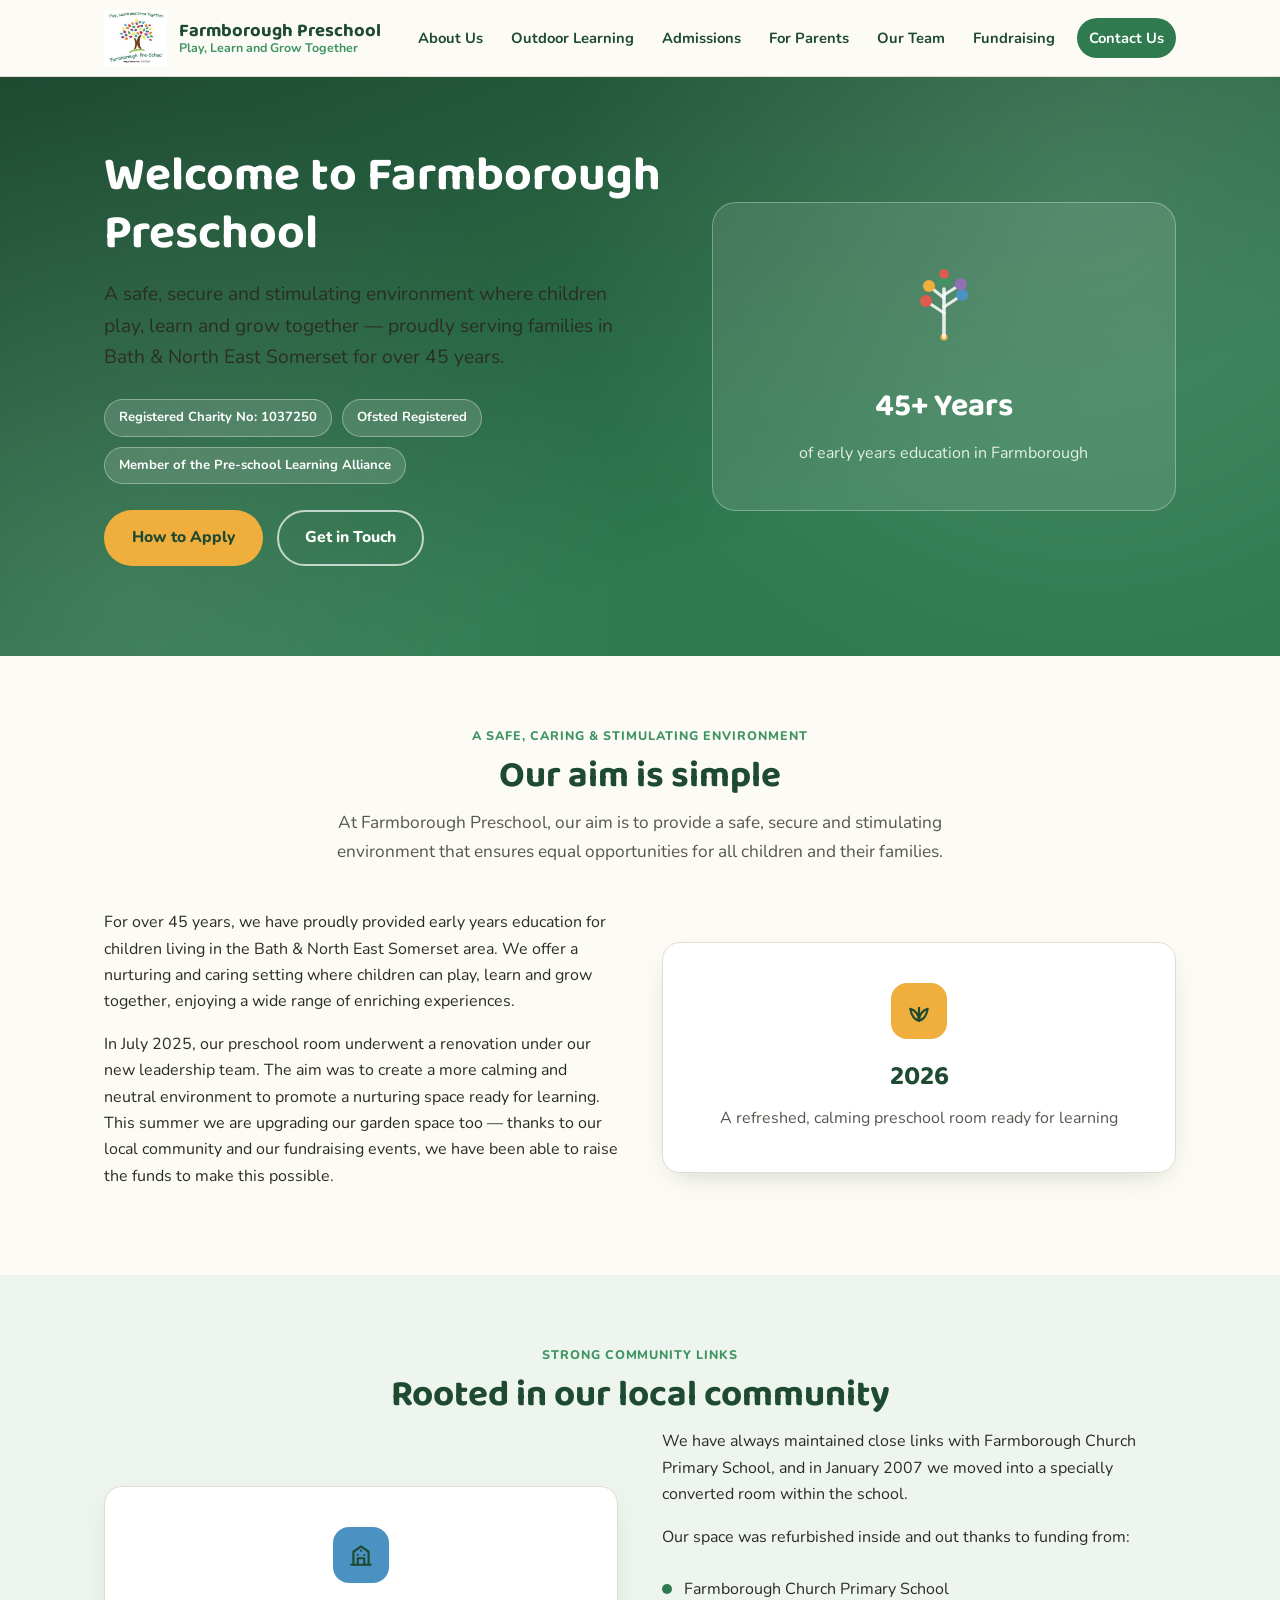
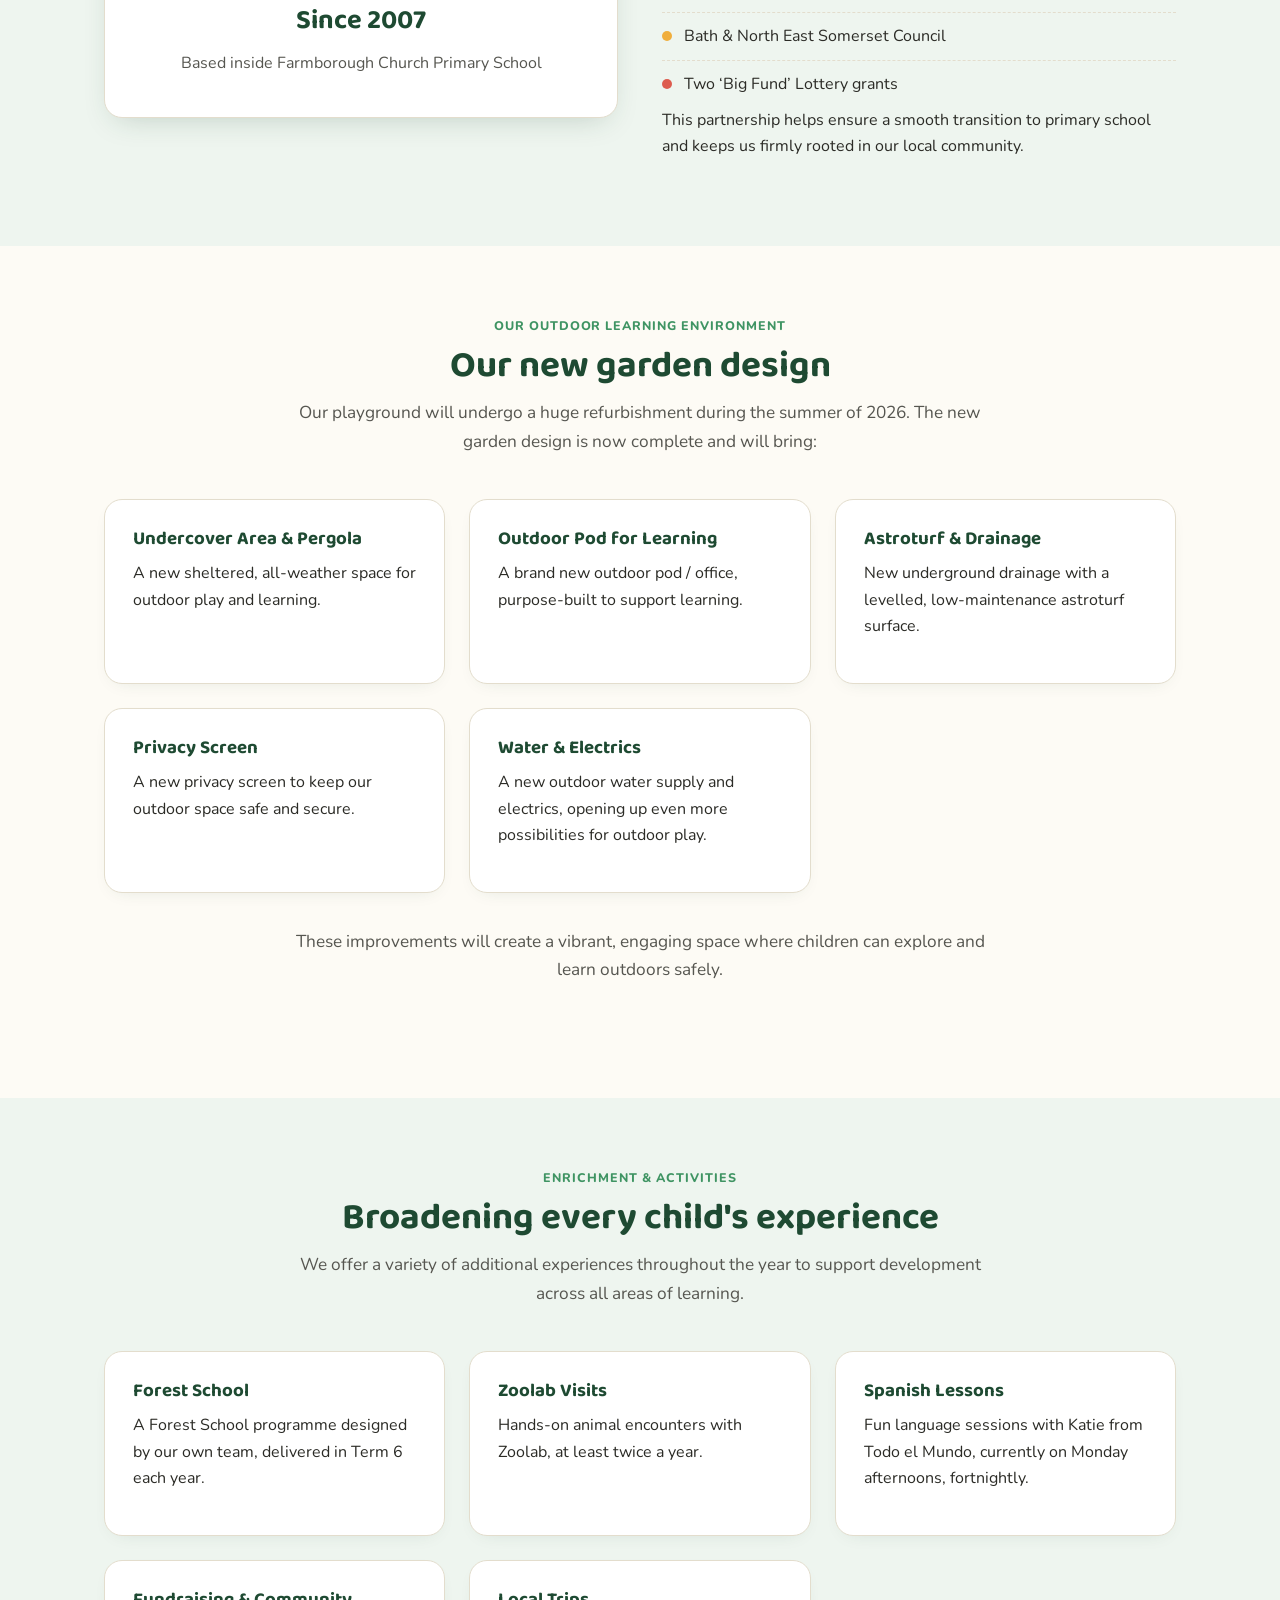
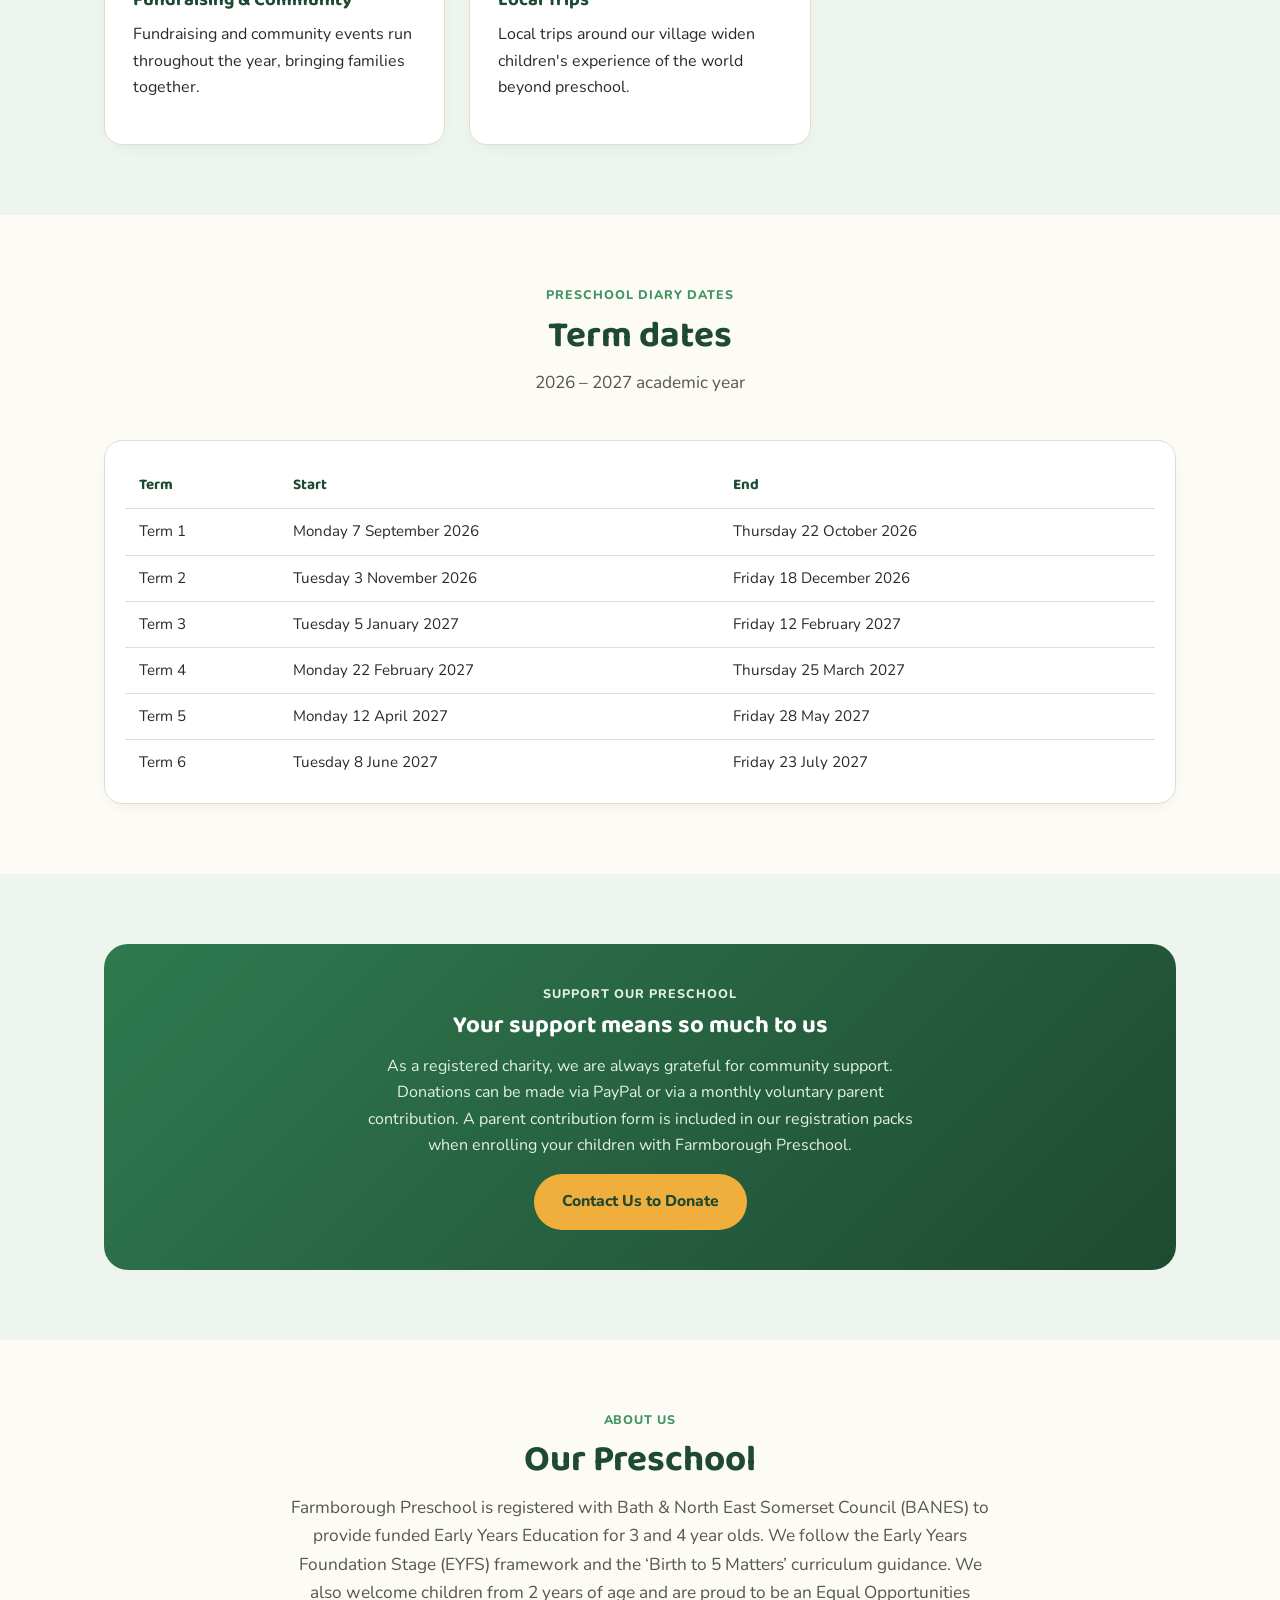
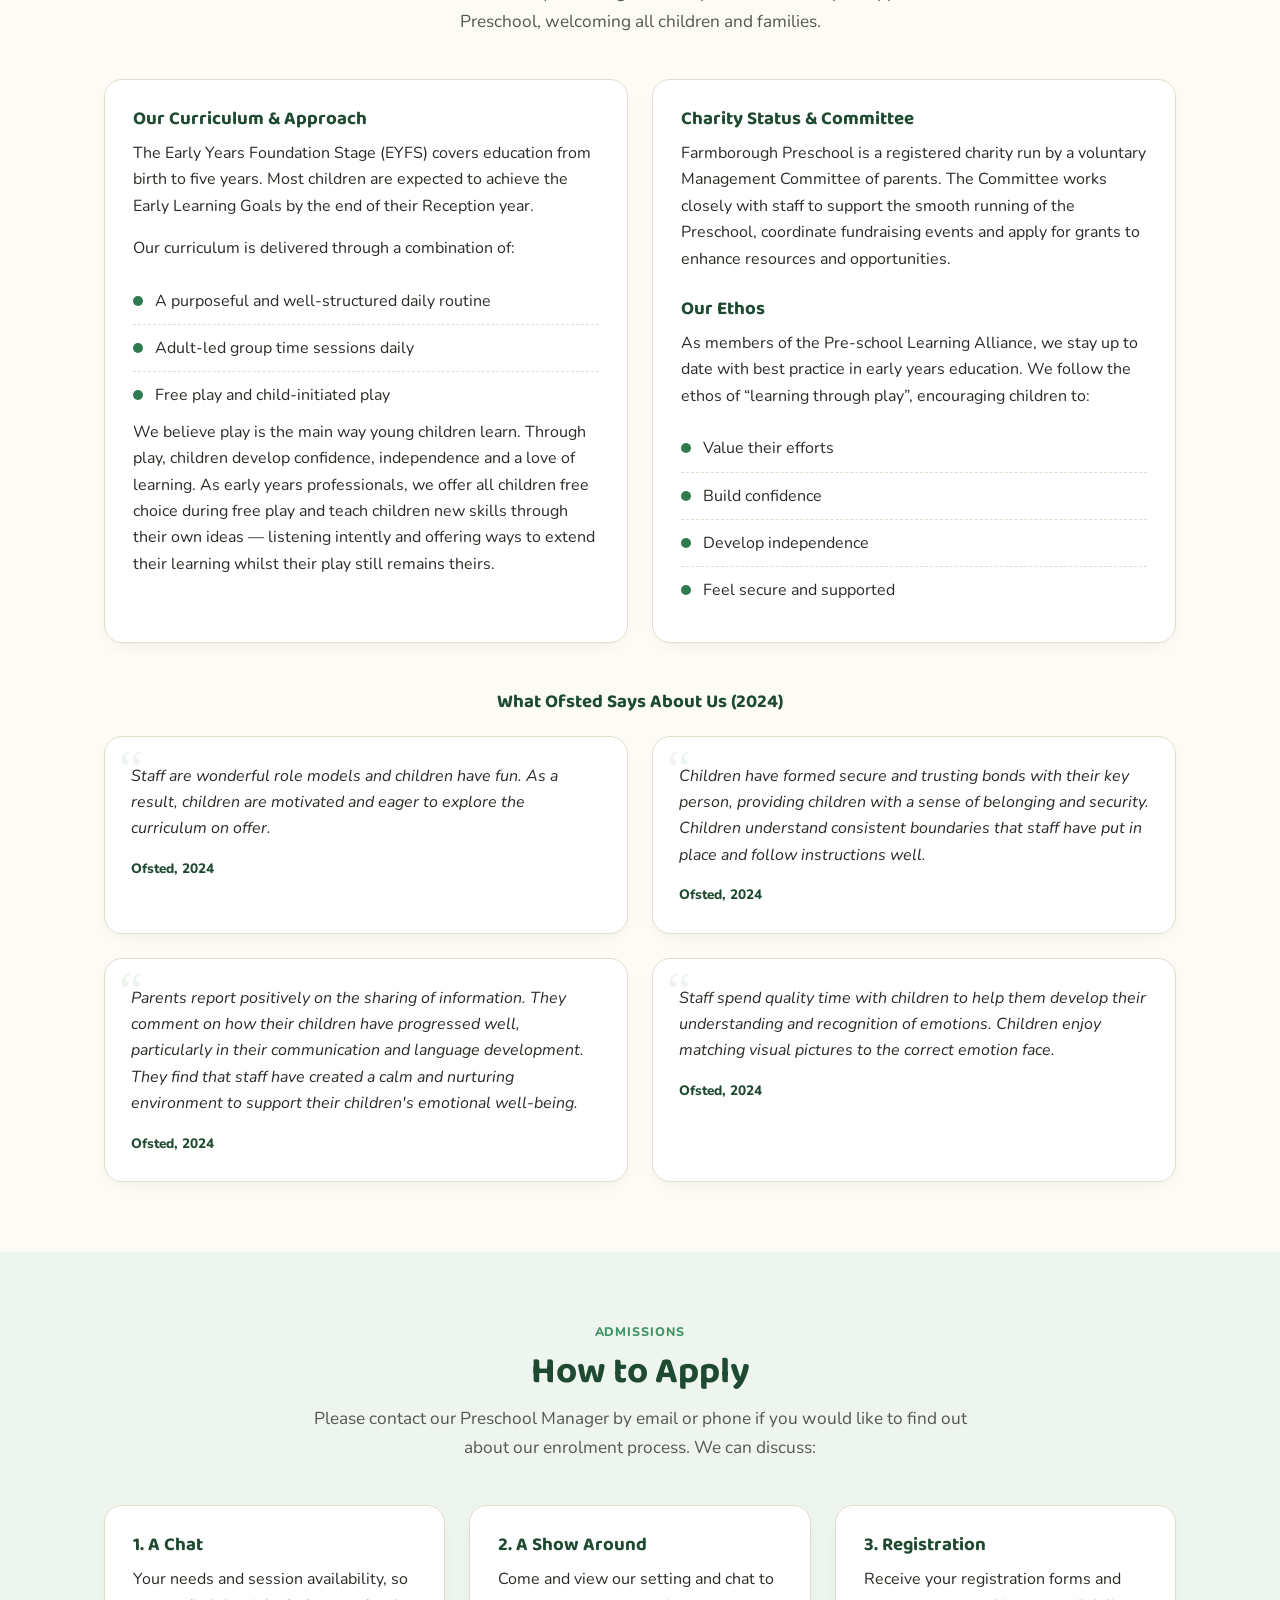
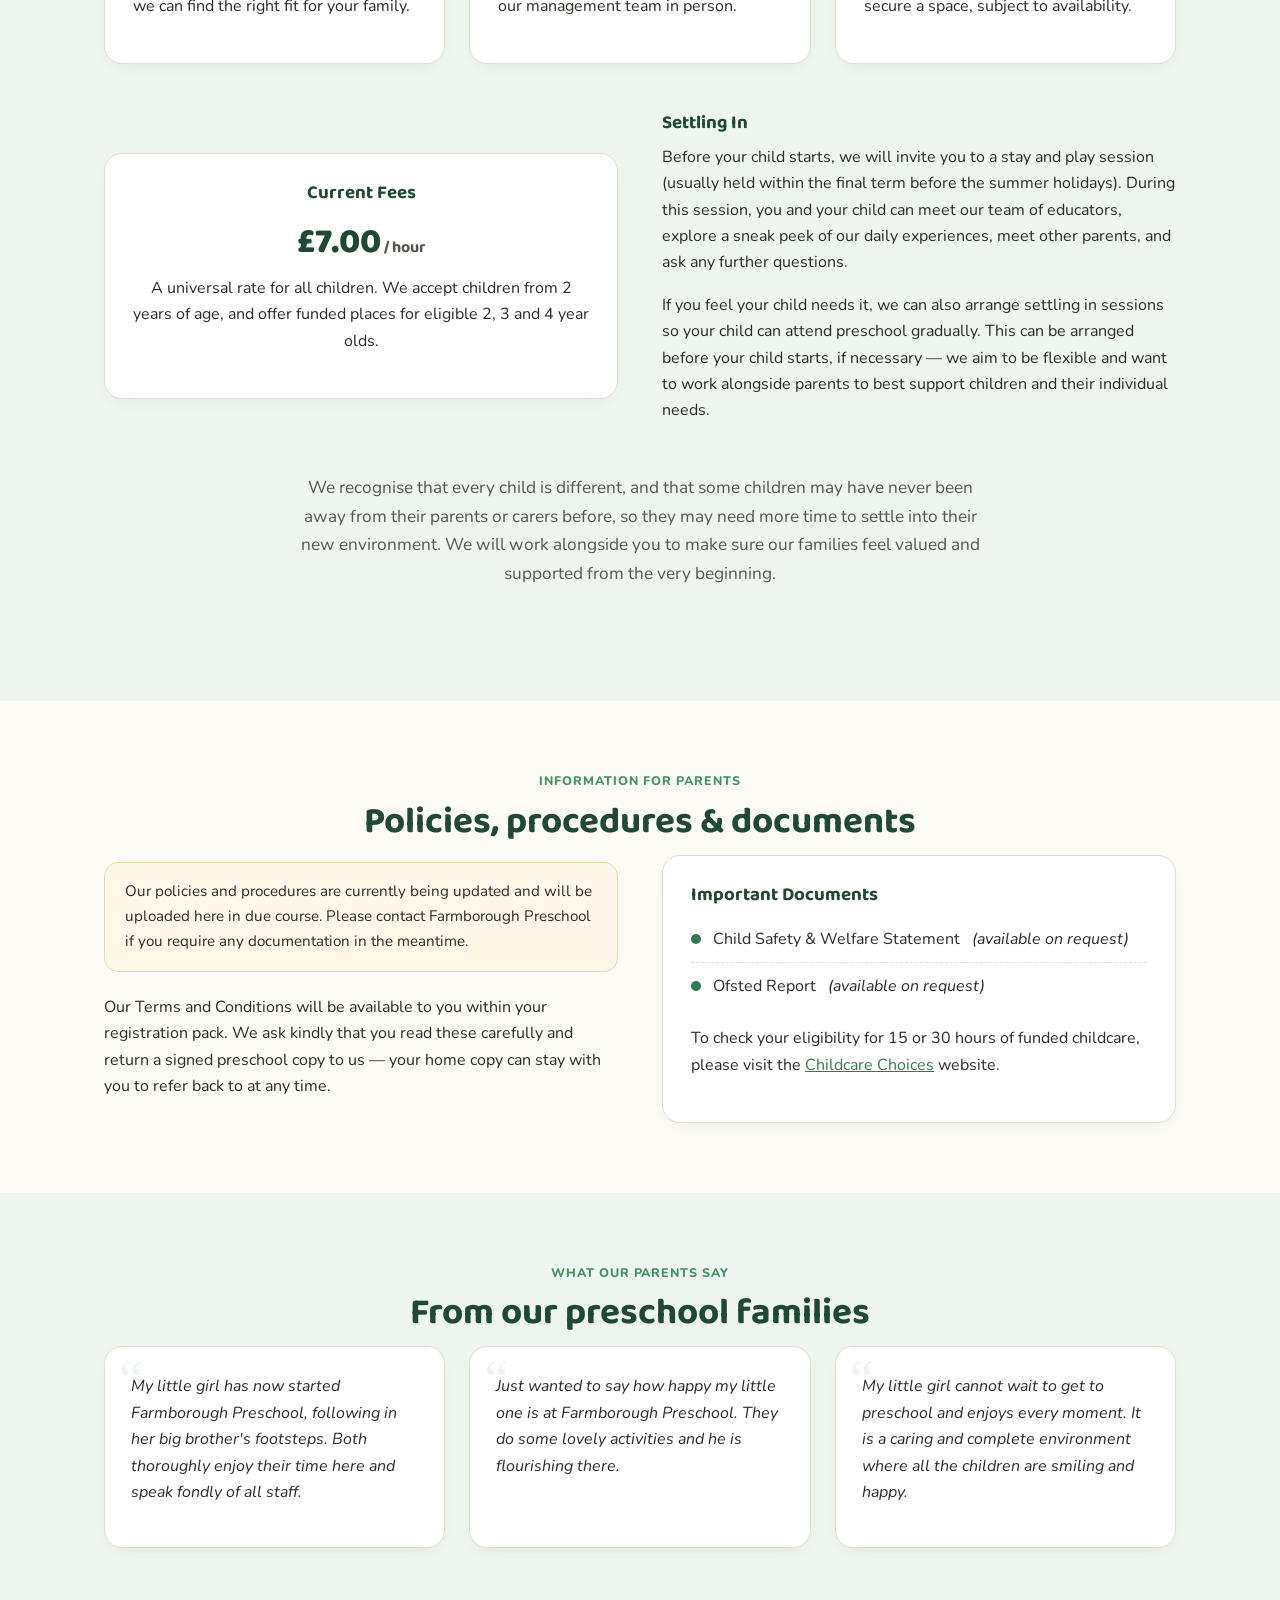
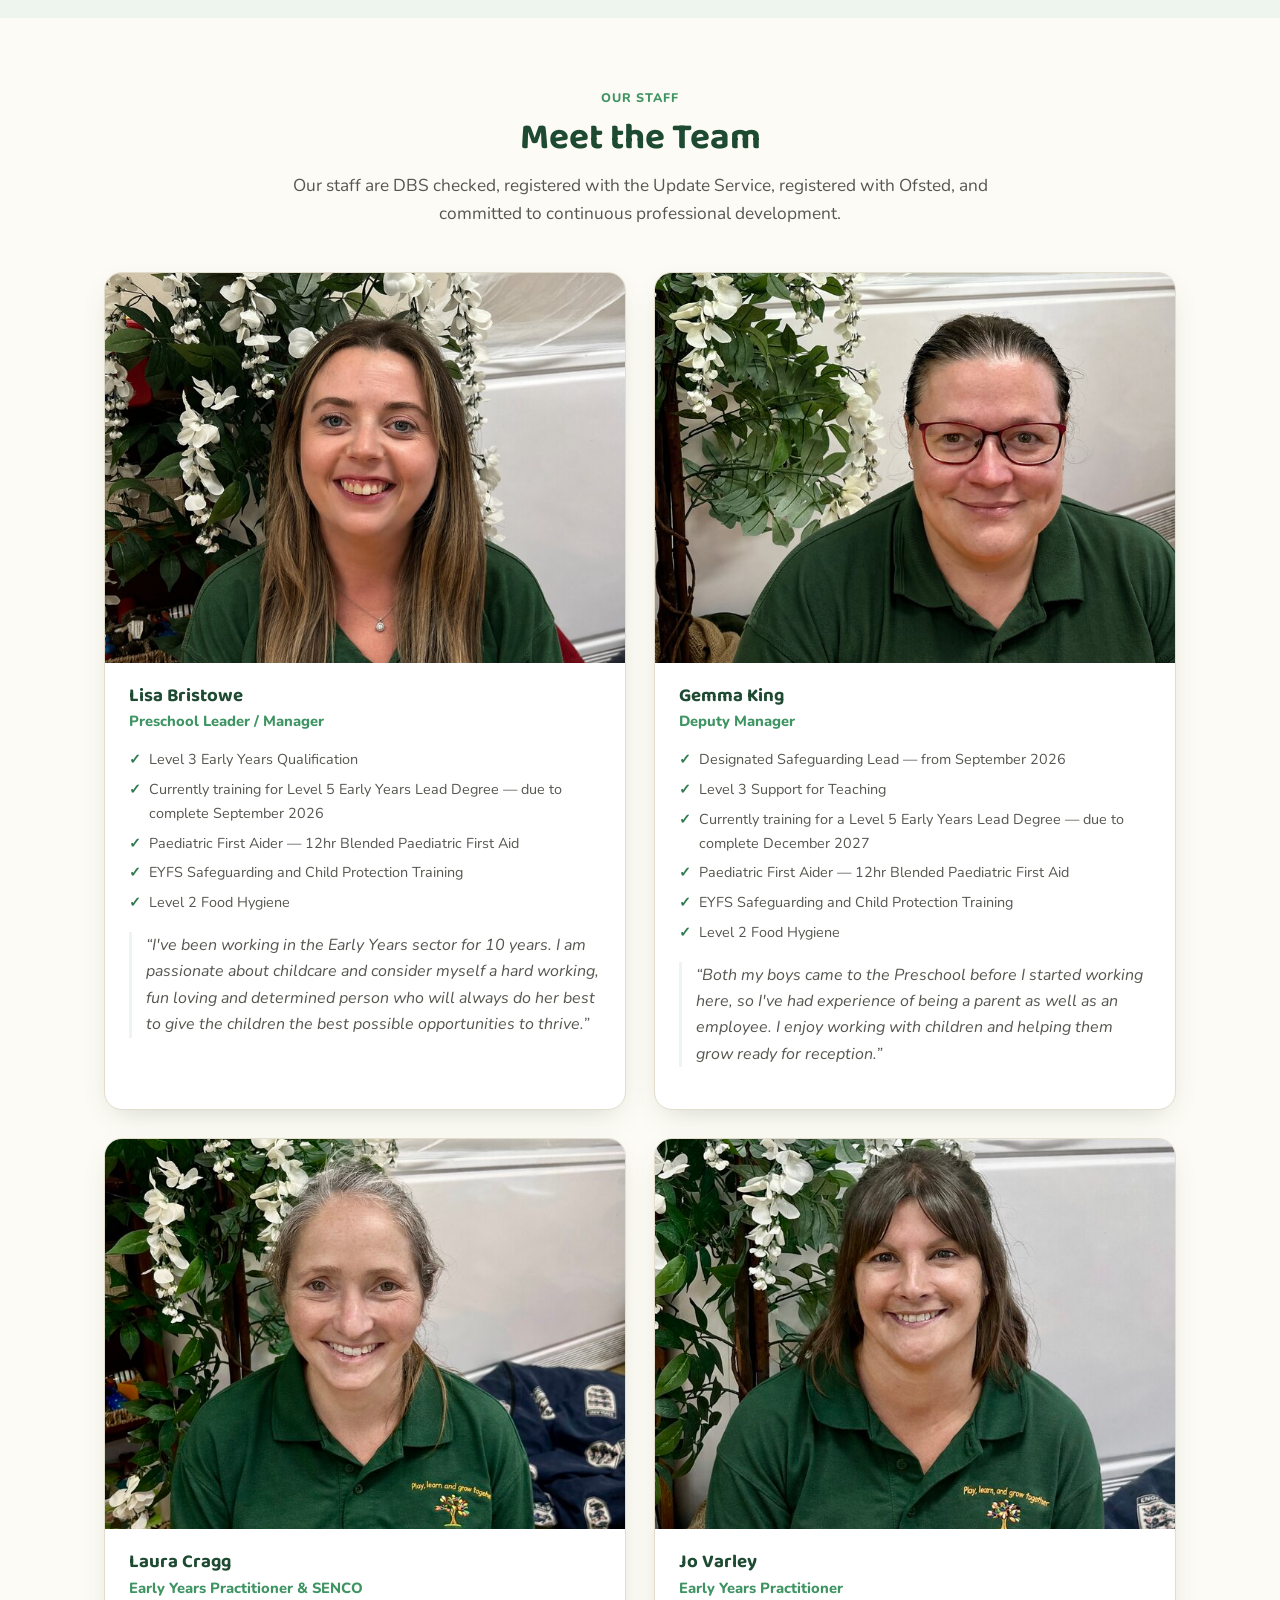
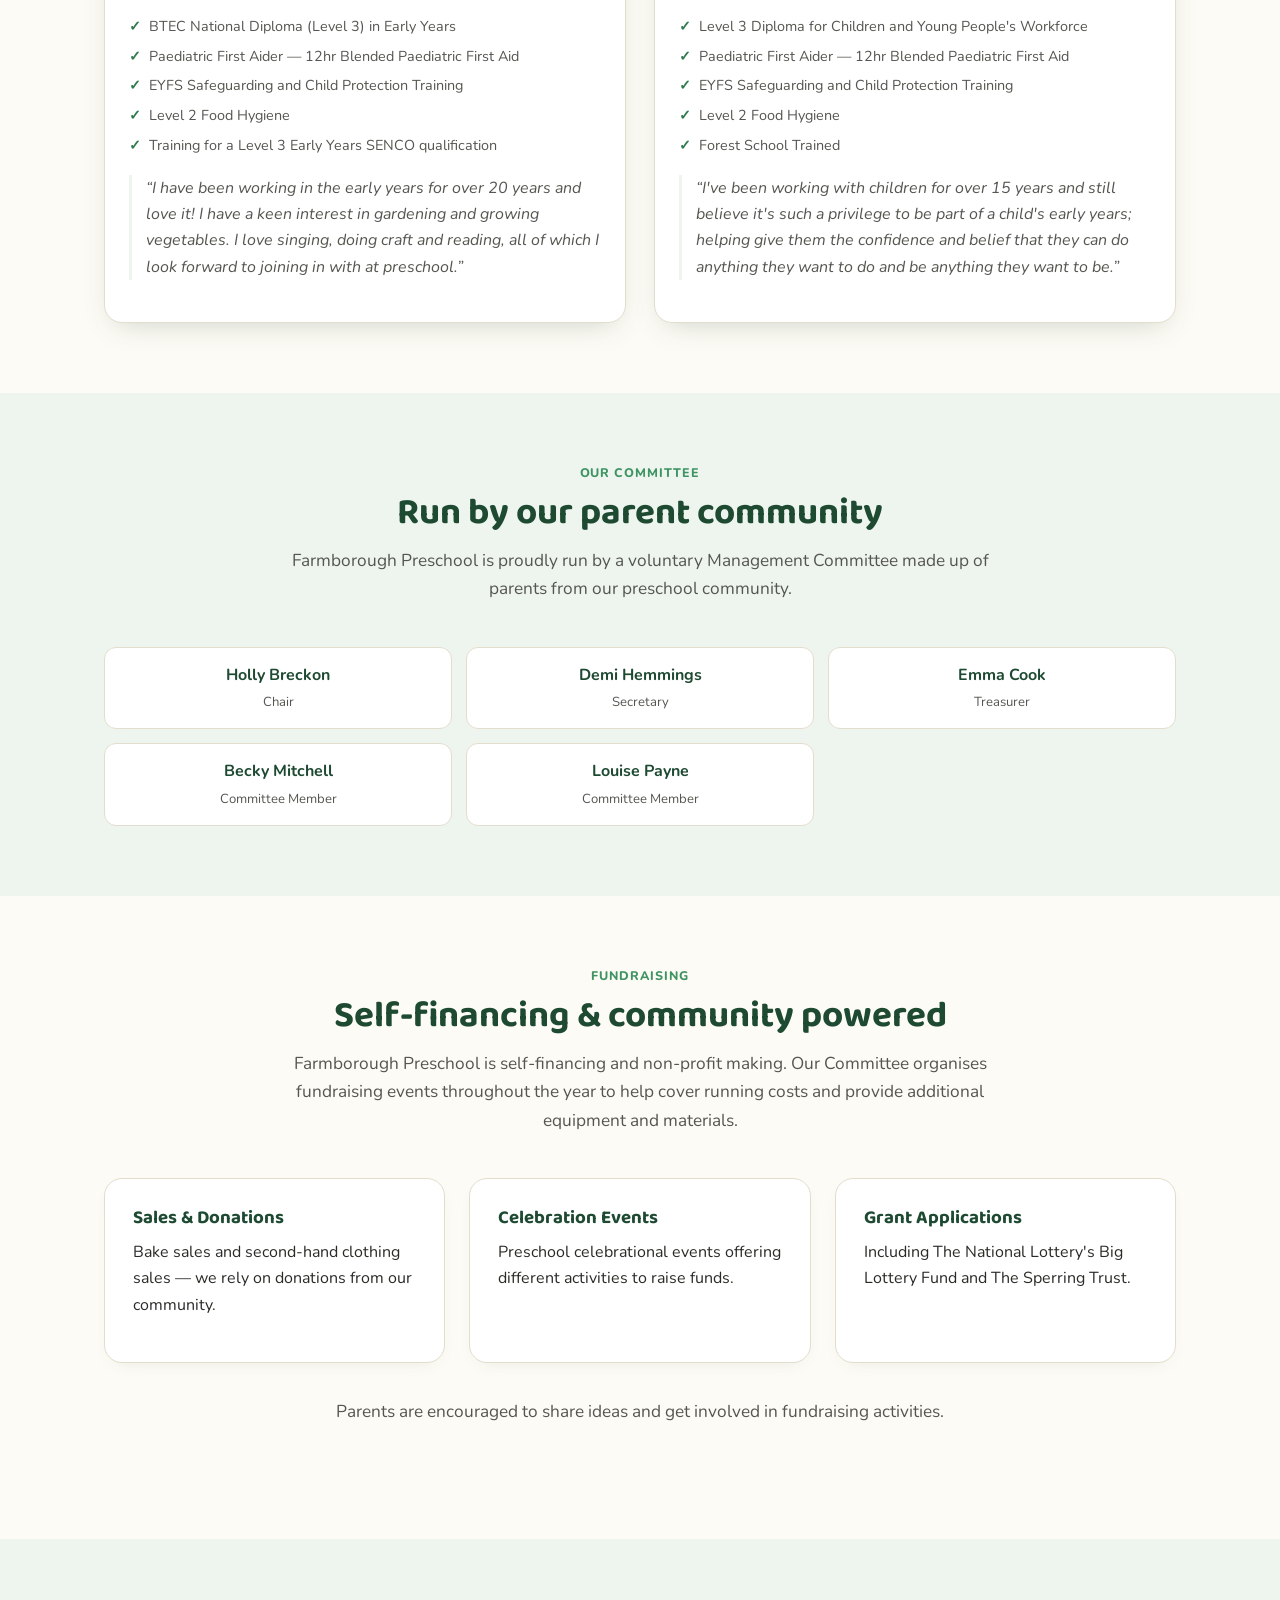
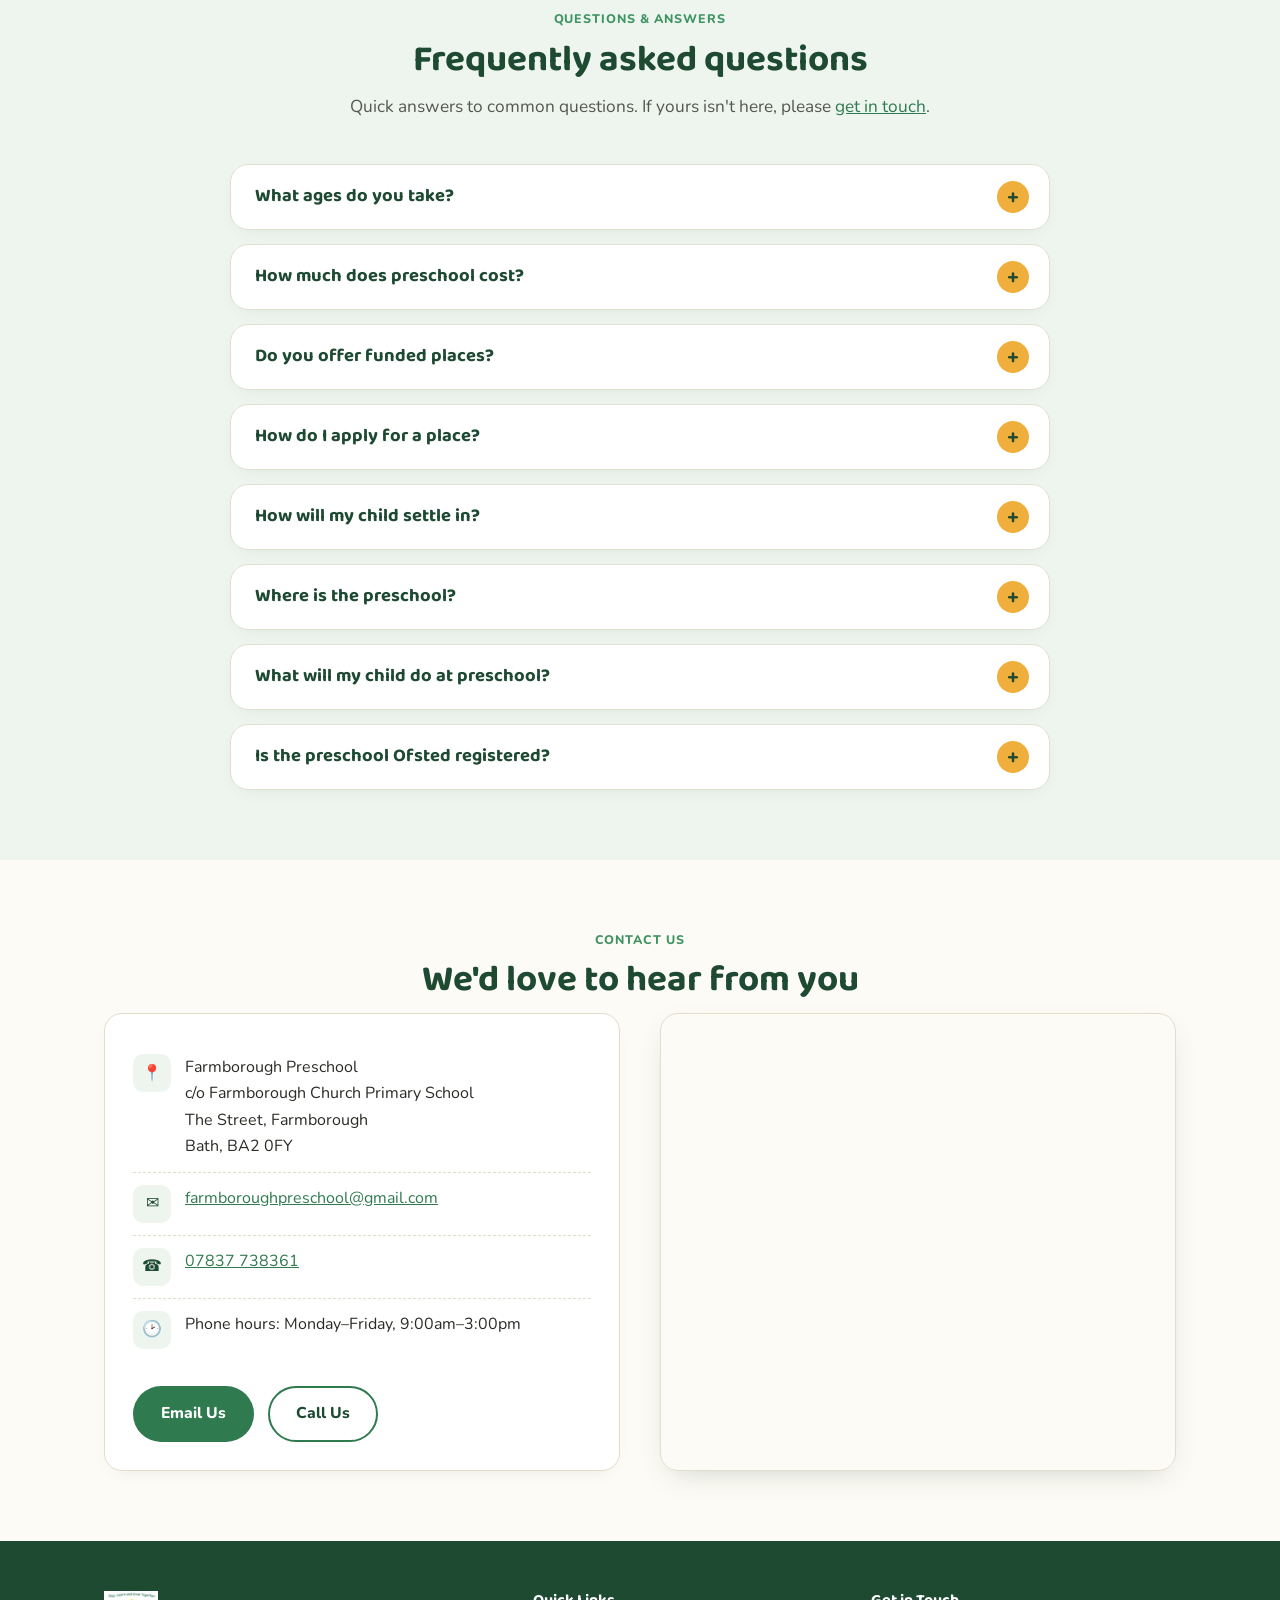
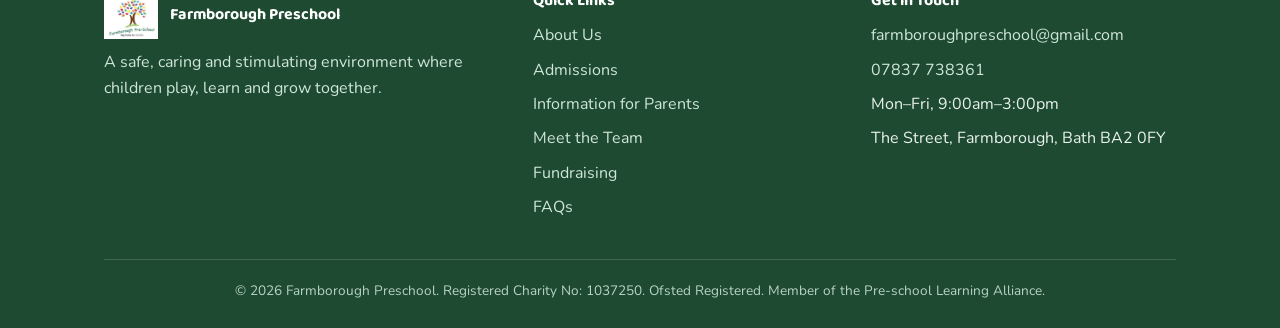
==== commit 4c5244dd: "Add a frequently asked questions section Eight questions answered only from facts already on the pag" ====
--- a/index.html
+++ b/index.html
@@ -1,35 +1,203 @@
 <!doctype html>
-<html lang="en">
+<html lang="en-GB">
 <head>
 <meta charset="UTF-8">
 <meta name="viewport" content="width=device-width, initial-scale=1">
-<title>Farmborough Preschool | Play, Learn and Grow Together</title>
-<meta name="description" content="Farmborough Preschool has provided safe, nurturing early years education in Farmborough, Bath &amp; North East Somerset for over 45 years. Registered charity, Ofsted registered, funded places for 2-4 year olds.">
+<title>Farmborough Preschool, Bath | Play, Learn and Grow Together</title>
+<meta name="description" content="Farmborough Preschool near Bath: a caring, Ofsted-registered charity preschool for children aged 2 to 4, with funded places for eligible 2, 3 and 4 year olds.">
+<link rel="canonical" href="https://www.farmboroughpreschool.com/">
 <link rel="icon" type="image/png" sizes="32x32" href="images/favicon-32.png">
 <link rel="apple-touch-icon" href="images/apple-touch-icon.png">
 <link rel="preconnect" href="https://fonts.googleapis.com">
 <link rel="preconnect" href="https://fonts.gstatic.com" crossorigin>
 <link href="https://fonts.googleapis.com/css2?family=Baloo+2:wght@500;600;700;800&family=Nunito:wght@400;600;700;800;900&display=swap" rel="stylesheet">
 <link rel="stylesheet" href="style.css">
-<meta property="og:title" content="Farmborough Preschool">
-<meta property="og:description" content="A safe, caring and stimulating environment where children play, learn and grow together.">
-<meta property="og:image" content="https://www.farmboroughpreschool.com/images/logo.png">
+<!-- Social sharing previews: Facebook, WhatsApp, LinkedIn, iMessage, Slack (Open Graph) and X -->
+<meta property="og:type" content="website">
+<meta property="og:site_name" content="Farmborough Preschool">
+<meta property="og:locale" content="en_GB">
+<meta property="og:url" content="https://www.farmboroughpreschool.com/">
+<meta property="og:title" content="Farmborough Preschool | Play, Learn and Grow Together">
+<meta property="og:description" content="A safe, caring preschool in Farmborough, near Bath, for over 45 years. Funded places for eligible 2, 3 and 4 year olds. Registered charity, Ofsted registered.">
+<meta property="og:image" content="https://www.farmboroughpreschool.com/images/social-share.jpg">
+<meta property="og:image:type" content="image/jpeg">
+<meta property="og:image:width" content="1200">
+<meta property="og:image:height" content="630">
+<meta property="og:image:alt" content="Farmborough Preschool logo with the words Play, Learn and Grow Together">
+<meta name="twitter:card" content="summary_large_image">
+<meta name="twitter:title" content="Farmborough Preschool | Play, Learn and Grow Together">
+<meta name="twitter:description" content="A safe, caring preschool in Farmborough, near Bath, for over 45 years. Funded places for eligible 2, 3 and 4 year olds.">
+<meta name="twitter:image" content="https://www.farmboroughpreschool.com/images/social-share.jpg">
+<meta name="twitter:image:alt" content="Farmborough Preschool logo with the words Play, Learn and Grow Together">
 <meta name="theme-color" content="#1e4a32">
+<!-- Structured data for search engines and AI assistants. Keep it in step with the page text below. -->
 <script type="application/ld+json">
 {
   "@context": "https://schema.org",
-  "@type": "Preschool",
-  "name": "Farmborough Preschool",
-  "description": "Farmborough Preschool provides funded Early Years Education for children aged 2 to 4 years in Farmborough, Bath.",
-  "address": {
-    "@type": "PostalAddress",
-    "streetAddress": "c/o Farmborough Church Primary School, The Street",
-    "addressLocality": "Farmborough, Bath",
-    "postalCode": "BA2 0FY",
-    "addressCountry": "GB"
-  },
-  "telephone": "07837 738361",
-  "email": "farmboroughpreschool@gmail.com"
+  "@graph": [
+    {
+      "@type": "Preschool",
+      "@id": "https://www.farmboroughpreschool.com/#preschool",
+      "name": "Farmborough Preschool",
+      "alternateName": "Farmborough Pre-School",
+      "slogan": "Play, Learn and Grow Together",
+      "description": "Farmborough Preschool is a registered charity, run by a voluntary committee of parents, that has provided early years education in Farmborough, Bath & North East Somerset for over 45 years. It is Ofsted registered, follows the Early Years Foundation Stage (EYFS) and the Birth to 5 Matters guidance, welcomes children from 2 years of age, and offers funded places for eligible 2, 3 and 4 year olds.",
+      "url": "https://www.farmboroughpreschool.com/",
+      "logo": "https://www.farmboroughpreschool.com/images/logo.png",
+      "image": "https://www.farmboroughpreschool.com/images/social-share.jpg",
+      "telephone": "+447837738361",
+      "email": "farmboroughpreschool@gmail.com",
+      "address": {
+        "@type": "PostalAddress",
+        "streetAddress": "c/o Farmborough Church Primary School, The Street",
+        "addressLocality": "Farmborough",
+        "addressRegion": "Bath and North East Somerset",
+        "postalCode": "BA2 0FY",
+        "addressCountry": "GB"
+      },
+      "hasMap": "https://www.google.com/maps?q=Farmborough+Church+Primary+School,+The+Street,+Farmborough,+Bath+BA2+0FY",
+      "areaServed": "Farmborough and Bath & North East Somerset",
+      "identifier": {
+        "@type": "PropertyValue",
+        "propertyID": "Registered Charity Number (England and Wales)",
+        "value": "1037250"
+      },
+      "memberOf": {
+        "@type": "Organization",
+        "name": "Pre-school Learning Alliance"
+      },
+      "contactPoint": {
+        "@type": "ContactPoint",
+        "contactType": "admissions",
+        "telephone": "+447837738361",
+        "email": "farmboroughpreschool@gmail.com",
+        "availableLanguage": "en-GB",
+        "hoursAvailable": {
+          "@type": "OpeningHoursSpecification",
+          "dayOfWeek": ["Monday", "Tuesday", "Wednesday", "Thursday", "Friday"],
+          "opens": "09:00",
+          "closes": "15:00"
+        }
+      },
+      "makesOffer": {
+        "@type": "Offer",
+        "name": "Preschool sessions",
+        "description": "A universal hourly rate for all children from 2 years of age. Funded places are available for eligible 2, 3 and 4 year olds.",
+        "itemOffered": {
+          "@type": "Service",
+          "name": "Preschool sessions",
+          "serviceType": "Early years education",
+          "audience": {
+            "@type": "PeopleAudience",
+            "suggestedMinAge": 2,
+            "suggestedMaxAge": 4
+          }
+        },
+        "priceSpecification": {
+          "@type": "UnitPriceSpecification",
+          "price": "7.00",
+          "priceCurrency": "GBP",
+          "unitCode": "HUR",
+          "unitText": "per hour"
+        }
+      },
+      "employee": [
+        { "@type": "Person", "name": "Lisa Bristowe", "jobTitle": "Preschool Leader / Manager" },
+        { "@type": "Person", "name": "Gemma King", "jobTitle": "Deputy Manager" },
+        { "@type": "Person", "name": "Laura Cragg", "jobTitle": "Early Years Practitioner & SENCO" },
+        { "@type": "Person", "name": "Jo Varley", "jobTitle": "Early Years Practitioner" }
+      ]
+    },
+    {
+      "@type": "WebSite",
+      "@id": "https://www.farmboroughpreschool.com/#website",
+      "url": "https://www.farmboroughpreschool.com/",
+      "name": "Farmborough Preschool",
+      "inLanguage": "en-GB",
+      "publisher": { "@id": "https://www.farmboroughpreschool.com/#preschool" }
+    },
+    {
+      "@type": ["WebPage", "FAQPage"],
+      "@id": "https://www.farmboroughpreschool.com/#webpage",
+      "url": "https://www.farmboroughpreschool.com/",
+      "name": "Farmborough Preschool, Bath | Play, Learn and Grow Together",
+      "inLanguage": "en-GB",
+      "isPartOf": { "@id": "https://www.farmboroughpreschool.com/#website" },
+      "about": { "@id": "https://www.farmboroughpreschool.com/#preschool" },
+      "primaryImageOfPage": {
+        "@type": "ImageObject",
+        "url": "https://www.farmboroughpreschool.com/images/social-share.jpg",
+        "width": 1200,
+        "height": 630
+      },
+      "mainEntity": [
+        {
+          "@type": "Question",
+          "name": "What ages do you take?",
+          "acceptedAnswer": {
+            "@type": "Answer",
+            "text": "We welcome children from 2 years of age, and offer funded places for eligible 2, 3 and 4 year olds."
+          }
+        },
+        {
+          "@type": "Question",
+          "name": "How much does preschool cost?",
+          "acceptedAnswer": {
+            "@type": "Answer",
+            "text": "Our fee is £7.00 an hour, a universal rate for all children. Funded places are available for eligible 2, 3 and 4 year olds."
+          }
+        },
+        {
+          "@type": "Question",
+          "name": "Do you offer funded places?",
+          "acceptedAnswer": {
+            "@type": "Answer",
+            "text": "Yes. We are registered with Bath & North East Somerset Council to provide funded Early Years Education, and offer funded places for eligible 2, 3 and 4 year olds. You can check whether you are eligible for 15 or 30 hours of funded childcare on the Childcare Choices website."
+          }
+        },
+        {
+          "@type": "Question",
+          "name": "How do I apply for a place?",
+          "acceptedAnswer": {
+            "@type": "Answer",
+            "text": "Contact our Preschool Manager by email or phone. We will chat about your needs and session availability, invite you to come and look around and meet our management team, then give you registration forms so you can secure a space, subject to availability."
+          }
+        },
+        {
+          "@type": "Question",
+          "name": "How will my child settle in?",
+          "acceptedAnswer": {
+            "@type": "Answer",
+            "text": "Before your child starts, we invite you both to a stay and play session, usually held in the final term before the summer holidays, to meet our team and other parents. If your child needs it, we can also arrange settling in sessions so they can start preschool gradually."
+          }
+        },
+        {
+          "@type": "Question",
+          "name": "Where is the preschool?",
+          "acceptedAnswer": {
+            "@type": "Answer",
+            "text": "We are in a specially converted room within Farmborough Church Primary School, The Street, Farmborough, Bath, BA2 0FY. Our close links with the school help children move smoothly on to primary school."
+          }
+        },
+        {
+          "@type": "Question",
+          "name": "What will my child do at preschool?",
+          "acceptedAnswer": {
+            "@type": "Answer",
+            "text": "We follow the Early Years Foundation Stage (EYFS) and the Birth to 5 Matters curriculum guidance, and believe play is the main way young children learn. Each day has a structured routine, adult-led group time and plenty of free play, plus extras through the year such as Forest School, Zoolab visits, Spanish lessons and local trips."
+          }
+        },
+        {
+          "@type": "Question",
+          "name": "Is the preschool Ofsted registered?",
+          "acceptedAnswer": {
+            "@type": "Answer",
+            "text": "Yes. Farmborough Preschool is Ofsted registered, and our staff are DBS checked, registered with the Update Service and registered with Ofsted. We are also a registered charity (No. 1037250), run by a voluntary committee of parents."
+          }
+        }
+      ]
+    }
+  ]
 }
 </script>
 </head>
@@ -496,8 +664,51 @@
     </div>
   </section>
 
+  <!-- FAQ: the questions and answers are repeated in the FAQPage structured data in <head>; keep both the same -->
+  <section class="section alt anchor-offset" id="faq">
+    <div class="container">
+      <span class="eyebrow">Questions &amp; Answers</span>
+      <h2 class="section-title">Frequently asked questions</h2>
+      <p class="lede">Quick answers to common questions. If yours isn't here, please <a href="#contact">get in touch</a>.</p>
+      <div class="faq-list">
+        <details class="faq-item">
+          <summary>What ages do you take?</summary>
+          <div class="faq-answer"><p>We welcome children from 2 years of age, and offer funded places for eligible 2, 3 and 4 year olds.</p></div>
+        </details>
+        <details class="faq-item">
+          <summary>How much does preschool cost?</summary>
+          <div class="faq-answer"><p>Our fee is &pound;7.00 an hour, a universal rate for all children. Funded places are available for eligible 2, 3 and 4 year olds.</p></div>
+        </details>
+        <details class="faq-item">
+          <summary>Do you offer funded places?</summary>
+          <div class="faq-answer"><p>Yes. We are registered with Bath &amp; North East Somerset Council to provide funded Early Years Education, and offer funded places for eligible 2, 3 and 4 year olds. You can check whether you are eligible for 15 or 30 hours of funded childcare on the <a href="https://www.childcarechoices.gov.uk/" target="_blank" rel="noopener">Childcare Choices website</a>.</p></div>
+        </details>
+        <details class="faq-item">
+          <summary>How do I apply for a place?</summary>
+          <div class="faq-answer"><p>Contact our Preschool Manager by email or phone. We will chat about your needs and session availability, invite you to come and look around and meet our management team, then give you registration forms so you can secure a space, subject to availability.</p></div>
+        </details>
+        <details class="faq-item">
+          <summary>How will my child settle in?</summary>
+          <div class="faq-answer"><p>Before your child starts, we invite you both to a stay and play session, usually held in the final term before the summer holidays, to meet our team and other parents. If your child needs it, we can also arrange settling in sessions so they can start preschool gradually.</p></div>
+        </details>
+        <details class="faq-item">
+          <summary>Where is the preschool?</summary>
+          <div class="faq-answer"><p>We are in a specially converted room within Farmborough Church Primary School, The Street, Farmborough, Bath, BA2 0FY. Our close links with the school help children move smoothly on to primary school.</p></div>
+        </details>
+        <details class="faq-item">
+          <summary>What will my child do at preschool?</summary>
+          <div class="faq-answer"><p>We follow the Early Years Foundation Stage (EYFS) and the Birth to 5 Matters curriculum guidance, and believe play is the main way young children learn. Each day has a structured routine, adult-led group time and plenty of free play, plus extras through the year such as Forest School, Zoolab visits, Spanish lessons and local trips.</p></div>
+        </details>
+        <details class="faq-item">
+          <summary>Is the preschool Ofsted registered?</summary>
+          <div class="faq-answer"><p>Yes. Farmborough Preschool is Ofsted registered, and our staff are DBS checked, registered with the Update Service and registered with Ofsted. We are also a registered charity (No. 1037250), run by a voluntary committee of parents.</p></div>
+        </details>
+      </div>
+    </div>
+  </section>
+
   <!-- CONTACT -->
-  <section class="section alt anchor-offset" id="contact">
+  <section class="section anchor-offset" id="contact">
     <div class="container">
       <span class="eyebrow">Contact Us</span>
       <h2 class="section-title">We'd love to hear from you</h2>
@@ -553,6 +764,7 @@
           <li><a href="#parents">Information for Parents</a></li>
           <li><a href="#team">Meet the Team</a></li>
           <li><a href="#fundraising">Fundraising</a></li>
+          <li><a href="#faq">FAQs</a></li>
         </ul>
       </div>
       <div>
--- a/style.css
+++ b/style.css
@@ -343,3 +343,31 @@
 }
 .donate-card h2 { color: #fff; }
 .donate-card p { color: #e4f0e8; max-width: 560px; margin-left: auto; margin-right: auto; }
+
+/* FAQ */
+.faq-list { max-width: 820px; margin: 0 auto; display: grid; gap: 14px; }
+.faq-item {
+  background: var(--white); border: 1px solid var(--border); border-radius: var(--radius);
+  box-shadow: 0 6px 20px -12px rgba(30,74,50,0.18);
+}
+.faq-item summary {
+  list-style: none; cursor: pointer; position: relative;
+  padding: 20px 66px 20px 24px;
+  font-family: "Baloo 2", "Nunito", sans-serif; font-weight: 700; font-size: 1.15rem;
+  line-height: 1.3; color: var(--green-dark);
+}
+.faq-item summary::-webkit-details-marker { display: none; }
+.faq-item summary::after {
+  content: "+"; position: absolute; right: 20px; top: 50%; transform: translateY(-50%);
+  width: 32px; height: 32px; border-radius: 50%; background: var(--yellow); color: var(--green-dark);
+  font-family: "Nunito", sans-serif; font-weight: 900; font-size: 1.25rem; line-height: 32px; text-align: center;
+}
+.faq-item[open] summary::after { content: "\2212"; }
+.faq-item summary:focus-visible { outline: 3px solid var(--blue); outline-offset: 3px; border-radius: var(--radius); }
+.faq-answer { padding: 0 24px 22px; }
+.faq-answer p { margin: 0; }
+@media (max-width: 500px) {
+  .faq-item summary { padding: 18px 58px 18px 18px; font-size: 1.05rem; }
+  .faq-item summary::after { right: 16px; }
+  .faq-answer { padding: 0 18px 18px; }
+}
